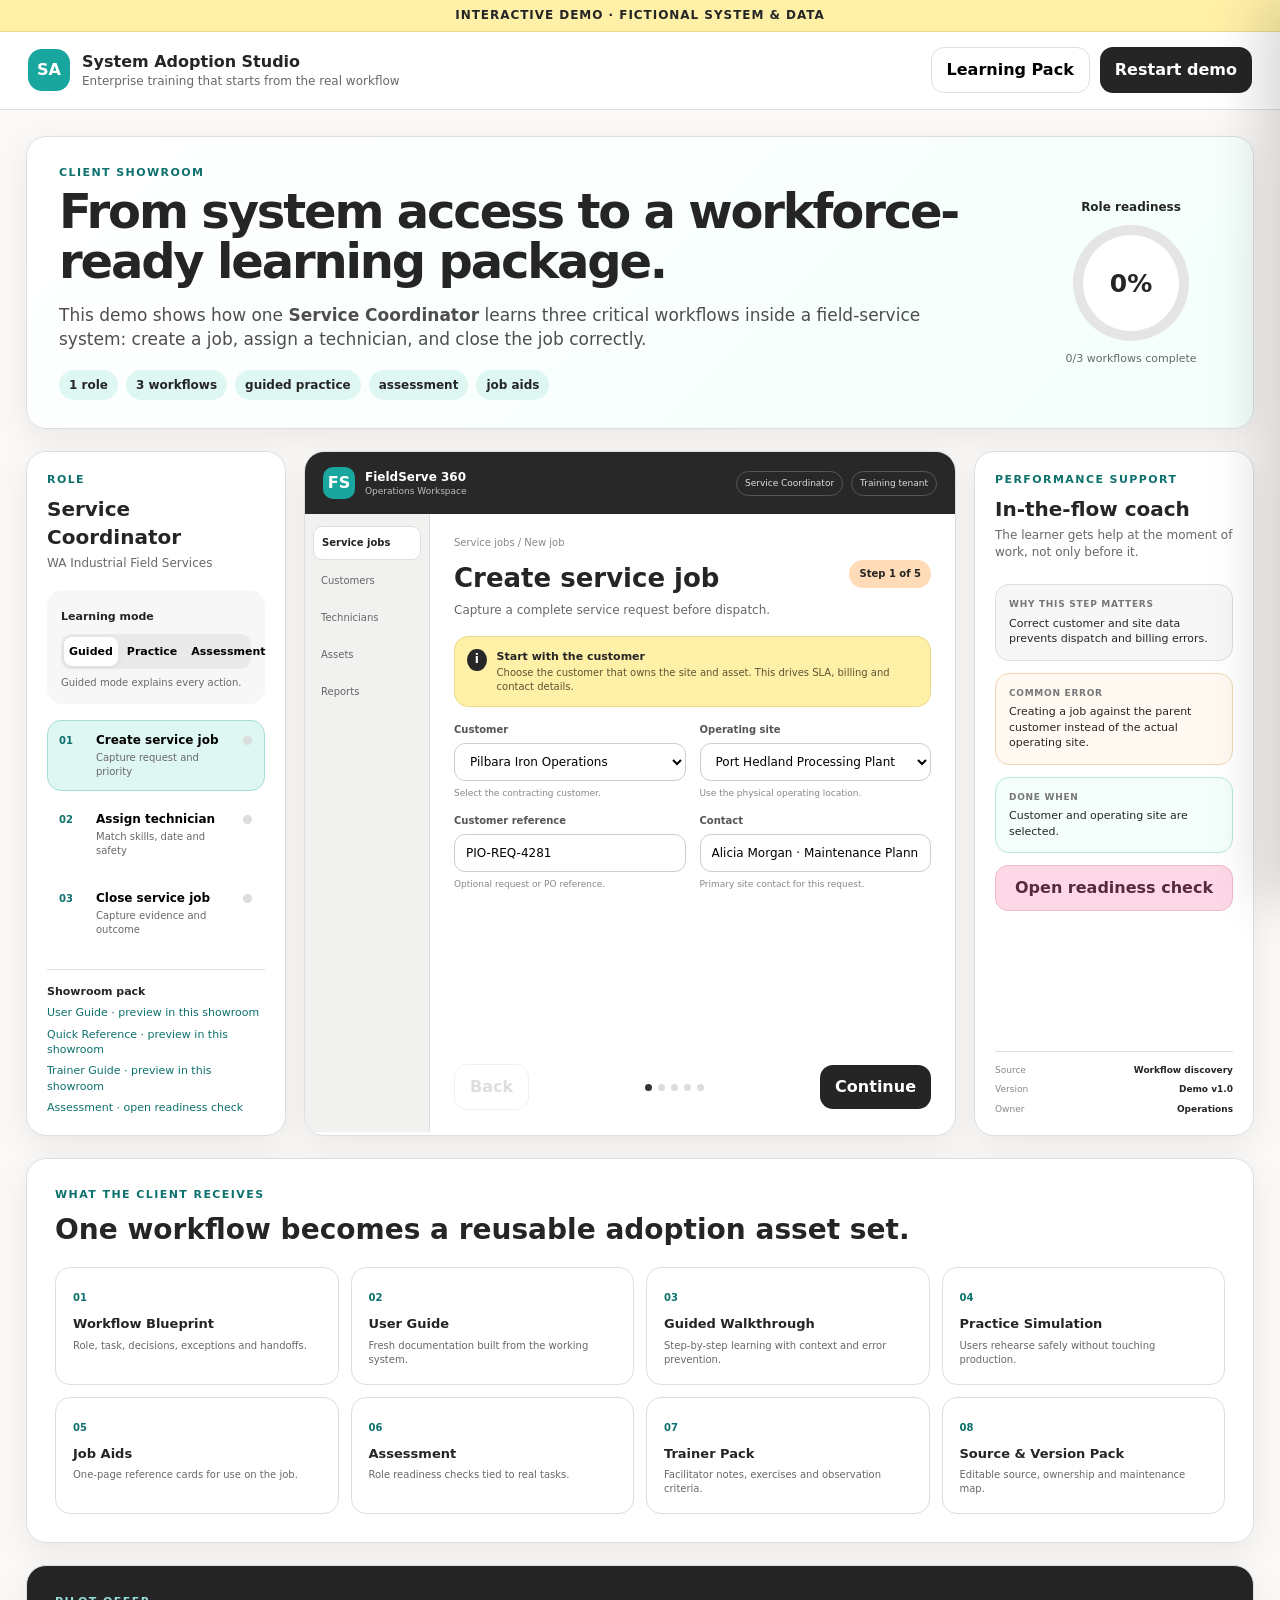
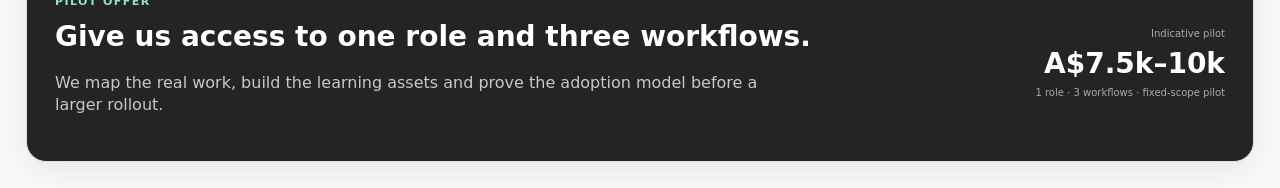
==== index.html @ 0e62b743 "Deploy System Adoption showroom" ====
<!doctype html>
<html lang="en">
<head>
  <meta charset="utf-8" />
  <meta name="viewport" content="width=device-width,initial-scale=1" />
  <title>System Adoption Launch Pack - Interactive Demo</title>
  <meta name="description" content="Interactive system adoption training demo for a Service Coordinator role in an industrial field-service business." />
  <link rel="stylesheet" href="style.css" />
</head>
<body>
  <div class="demo-ribbon">INTERACTIVE DEMO · FICTIONAL SYSTEM & DATA</div>

  <header class="topbar">
    <div class="brand">
      <div class="brand-mark">SA</div>
      <div>
        <div class="brand-title">System Adoption Studio</div>
        <div class="brand-sub">Enterprise training that starts from the real workflow</div>
      </div>
    </div>
    <div class="header-actions">
      <button class="ghost" id="openPackBtn">Learning Pack</button>
      <button class="primary" id="restartBtn">Restart demo</button>
    </div>
  </header>

  <main class="shell">
    <section class="hero card">
      <div class="hero-copy">
        <div class="eyebrow">CLIENT SHOWROOM</div>
        <h1>From system access to a workforce-ready learning package.</h1>
        <p>This demo shows how one <strong>Service Coordinator</strong> learns three critical workflows inside a field-service system: create a job, assign a technician, and close the job correctly.</p>
        <div class="hero-tags">
          <span>1 role</span><span>3 workflows</span><span>guided practice</span><span>assessment</span><span>job aids</span>
        </div>
      </div>
      <div class="hero-score">
        <div class="score-label">Role readiness</div>
        <div class="score-ring"><span id="readinessScore">0%</span></div>
        <div class="score-note" id="readinessText">Complete the three workflows</div>
      </div>
    </section>

    <section class="workspace-grid">
      <aside class="sidebar card">
        <div class="side-head">
          <div class="eyebrow">ROLE</div>
          <h2>Service Coordinator</h2>
          <p>WA Industrial Field Services</p>
        </div>

        <div class="mode-box">
          <label>Learning mode</label>
          <div class="segmented" role="tablist" aria-label="Learning mode">
            <button class="mode active" data-mode="guided">Guided</button>
            <button class="mode" data-mode="practice">Practice</button>
            <button class="mode" data-mode="assessment">Assessment</button>
          </div>
          <small id="modeHint">Guided mode explains every action.</small>
        </div>

        <nav class="workflow-nav" aria-label="Workflows">
          <button class="workflow-item active" data-workflow="create">
            <span class="wf-num">01</span>
            <span><strong>Create service job</strong><small>Capture request and priority</small></span>
            <span class="status-dot" id="status-create"></span>
          </button>
          <button class="workflow-item" data-workflow="assign">
            <span class="wf-num">02</span>
            <span><strong>Assign technician</strong><small>Match skills, date and safety</small></span>
            <span class="status-dot" id="status-assign"></span>
          </button>
          <button class="workflow-item" data-workflow="close">
            <span class="wf-num">03</span>
            <span><strong>Close service job</strong><small>Capture evidence and outcome</small></span>
            <span class="status-dot" id="status-close"></span>
          </button>
        </nav>

        <div class="download-mini">
          <strong>Showroom pack</strong>
          <a href="#deliverables">User Guide · preview in this showroom</a>
          <a href="#deliverables">Quick Reference · preview in this showroom</a>
          <a href="#deliverables">Trainer Guide · preview in this showroom</a>
          <a href="#deliverables">Assessment · open readiness check</a>
        </div>
      </aside>

      <section class="system card" aria-label="System simulation">
        <div class="system-top">
          <div class="system-brand">
            <div class="system-logo">FS</div>
            <div><strong>FieldServe 360</strong><small>Operations Workspace</small></div>
          </div>
          <div class="system-meta"><span>Service Coordinator</span><span>Training tenant</span></div>
        </div>

        <div class="system-body">
          <div class="app-nav">
            <button class="app-nav-item active">Service jobs</button>
            <button class="app-nav-item">Customers</button>
            <button class="app-nav-item">Technicians</button>
            <button class="app-nav-item">Assets</button>
            <button class="app-nav-item">Reports</button>
          </div>

          <div class="app-main">
            <div class="breadcrumb">Service jobs / <span id="crumbCurrent">New job</span></div>
            <div class="app-heading">
              <div><h2 id="workflowTitle">Create service job</h2><p id="workflowSubtitle">Capture a complete service request before dispatch.</p></div>
              <div class="pill" id="stepPill">Step 1 of 5</div>
            </div>

            <div class="learning-callout" id="learningCallout">
              <div class="callout-icon">i</div>
              <div><strong id="calloutTitle">Start with the customer</strong><p id="calloutText">Choose the customer that owns the site and asset. This drives SLA, billing and contact details.</p></div>
            </div>

            <div id="workflowCanvas"></div>

            <div class="system-footer">
              <button class="ghost" id="prevStepBtn">Back</button>
              <div class="step-dots" id="stepDots"></div>
              <button class="primary" id="nextStepBtn">Continue</button>
            </div>
          </div>
        </div>
      </section>

      <aside class="coach card">
        <div class="coach-head">
          <div class="eyebrow">PERFORMANCE SUPPORT</div>
          <h2>In-the-flow coach</h2>
          <p>The learner gets help at the moment of work, not only before it.</p>
        </div>

        <div class="coach-card">
          <div class="coach-label">WHY THIS STEP MATTERS</div>
          <p id="whyText">Correct customer and site data prevents dispatch and billing errors.</p>
        </div>

        <div class="coach-card warning">
          <div class="coach-label">COMMON ERROR</div>
          <p id="errorText">Creating a job against the parent customer instead of the actual operating site.</p>
        </div>

        <div class="coach-card success">
          <div class="coach-label">DONE WHEN</div>
          <p id="doneText">Customer, site, asset, issue and priority are all complete.</p>
        </div>

        <button class="assessment-btn" id="quizBtn">Open readiness check</button>

        <div class="evidence-box">
          <div><span>Source</span><strong>Workflow discovery</strong></div>
          <div><span>Version</span><strong>Demo v1.0</strong></div>
          <div><span>Owner</span><strong>Operations</strong></div>
        </div>
      </aside>
    </section>

    <section class="deliverables card" id="deliverables">
      <div class="eyebrow">WHAT THE CLIENT RECEIVES</div>
      <h2>One workflow becomes a reusable adoption asset set.</h2>
      <div class="deliverable-grid">
        <article><b>01</b><h3>Workflow Blueprint</h3><p>Role, task, decisions, exceptions and handoffs.</p></article>
        <article><b>02</b><h3>User Guide</h3><p>Fresh documentation built from the working system.</p></article>
        <article><b>03</b><h3>Guided Walkthrough</h3><p>Step-by-step learning with context and error prevention.</p></article>
        <article><b>04</b><h3>Practice Simulation</h3><p>Users rehearse safely without touching production.</p></article>
        <article><b>05</b><h3>Job Aids</h3><p>One-page reference cards for use on the job.</p></article>
        <article><b>06</b><h3>Assessment</h3><p>Role readiness checks tied to real tasks.</p></article>
        <article><b>07</b><h3>Trainer Pack</h3><p>Facilitator notes, exercises and observation criteria.</p></article>
        <article><b>08</b><h3>Source & Version Pack</h3><p>Editable source, ownership and maintenance map.</p></article>
      </div>
    </section>

    <section class="cta card">
      <div><div class="eyebrow">PILOT OFFER</div><h2>Give us access to one role and three workflows.</h2><p>We map the real work, build the learning assets and prove the adoption model before a larger rollout.</p></div>
      <div class="cta-price"><span>Indicative pilot</span><strong>A$7.5k–10k</strong><small>1 role · 3 workflows · fixed-scope pilot</small></div>
    </section>
  </main>

  <div class="drawer-backdrop" id="drawerBackdrop"></div>
  <aside class="drawer" id="packDrawer" aria-hidden="true">
    <div class="drawer-head"><div><div class="eyebrow">DELIVERABLES</div><h2>Adoption Launch Pack</h2></div><button class="icon-btn" id="closePackBtn">×</button></div>
    <div class="drawer-list">
      <a href="#deliverables"><span>📘</span><div><strong>User Guide</strong><small>Fresh role-based system manual</small></div></a>
      <a href="#deliverables"><span>⚡</span><div><strong>Quick Reference</strong><small>Three workflows on compact job aids</small></div></a>
      <a href="#deliverables"><span>🎓</span><div><strong>Trainer Guide</strong><small>Facilitation and observation criteria</small></div></a>
      <a href="#deliverables"><span>✅</span><div><strong>Assessment Pack</strong><small>Knowledge and task readiness check</small></div></a>
      <a href="#deliverables"><span>📦</span><div><strong>Package Overview</strong><small>Client-facing scope summary</small></div></a>
      <a href="#workflowCanvas"><span>🎬</span><div><strong>Workflow Video 01</strong><small>Create service job</small></div></a>
      <a href="#workflowCanvas"><span>🎬</span><div><strong>Workflow Video 02</strong><small>Assign technician</small></div></a>
      <a href="#workflowCanvas"><span>🎬</span><div><strong>Workflow Video 03</strong><small>Close service job</small></div></a>
    </div>
  </aside>

  <div class="modal-backdrop" id="quizBackdrop"></div>
  <section class="quiz-modal" id="quizModal" aria-hidden="true">
    <div class="quiz-head"><div><div class="eyebrow">READINESS CHECK</div><h2>Service Coordinator assessment</h2></div><button class="icon-btn" id="closeQuizBtn">×</button></div>
    <form id="quizForm">
      <fieldset><legend>1. Why must the operating site be selected correctly?</legend>
        <label><input type="radio" name="q1" value="a"> To change the company logo</label>
        <label><input type="radio" name="q1" value="b"> It drives location, SLA, contacts and dispatch context</label>
        <label><input type="radio" name="q1" value="c"> It is optional if an asset is selected</label>
      </fieldset>
      <fieldset><legend>2. Before assigning a technician, what should be checked?</legend>
        <label><input type="radio" name="q2" value="a"> Skills, availability and site/safety requirements</label>
        <label><input type="radio" name="q2" value="b"> Only who lives closest</label>
        <label><input type="radio" name="q2" value="c"> Only who has the lowest hourly rate</label>
      </fieldset>
      <fieldset><legend>3. What is required before closing a service job?</legend>
        <label><input type="radio" name="q3" value="a"> A new customer record</label>
        <label><input type="radio" name="q3" value="b"> Completion summary, labour/parts and supporting evidence</label>
        <label><input type="radio" name="q3" value="c"> Nothing if the technician says it is done</label>
      </fieldset>
      <button class="primary full" type="submit">Submit assessment</button>
      <div class="quiz-result" id="quizResult"></div>
    </form>
  </section>

  <script src="app.js"></script>
</body>
</html>
---- style.css ----
:root{
  --ink:#252525;
  --muted:#686868;
  --line:#dedede;
  --paper:#faf9f7;
  --card:#ffffff;
  --teal:#19a69f;
  --teal-dark:#0d716d;
  --mint:#dff7f2;
  --lemon:#fff0a8;
  --orange:#ffdcb7;
  --pink:#ffd8e8;
  --shadow:0 10px 32px rgba(0,0,0,.07);
  --radius:20px;
}
*{box-sizing:border-box}
body{margin:0;font-family:Inter,ui-sans-serif,system-ui,-apple-system,BlinkMacSystemFont,"Segoe UI",sans-serif;background:var(--paper);color:var(--ink);line-height:1.4}
button,input,select,textarea{font:inherit}
button{cursor:pointer}
a{color:inherit}
.demo-ribbon{background:var(--lemon);padding:7px 16px;text-align:center;font-size:12px;font-weight:800;letter-spacing:.08em;border-bottom:1px solid #eadb8a}
.topbar{height:78px;display:flex;align-items:center;justify-content:space-between;padding:0 28px;background:rgba(255,255,255,.93);backdrop-filter:blur(14px);border-bottom:1px solid var(--line);position:sticky;top:0;z-index:20}
.brand{display:flex;align-items:center;gap:12px}.brand-mark{width:42px;height:42px;border-radius:14px;display:grid;place-items:center;background:var(--teal);color:white;font-weight:900}.brand-title{font-size:16px;font-weight:850}.brand-sub{font-size:12px;color:var(--muted)}
.header-actions{display:flex;gap:10px}.primary,.ghost,.assessment-btn{border:0;border-radius:13px;padding:11px 15px;font-weight:800}.primary{background:var(--ink);color:white}.primary:hover{background:#000}.ghost{background:white;border:1px solid var(--line)}.ghost:hover{border-color:#aaa}.full{width:100%}
.shell{max-width:1500px;margin:0 auto;padding:26px;display:grid;gap:22px}.card{background:var(--card);border:1px solid var(--line);border-radius:var(--radius);box-shadow:var(--shadow)}
.hero{padding:28px 32px;display:flex;justify-content:space-between;gap:30px;align-items:center;background:linear-gradient(135deg,#fff 0%,#f3fffc 100%)}.hero-copy{max-width:900px}.eyebrow{font-size:11px;letter-spacing:.13em;font-weight:900;color:var(--teal-dark);margin-bottom:7px}.hero h1{font-size:clamp(28px,4vw,48px);line-height:1.04;margin:0 0 14px;letter-spacing:-.045em}.hero p{font-size:17px;color:#4e4e4e;max-width:900px}.hero-tags{display:flex;gap:8px;flex-wrap:wrap;margin-top:18px}.hero-tags span{padding:7px 10px;background:var(--mint);border-radius:999px;font-size:12px;font-weight:800}.hero-score{min-width:180px;text-align:center}.score-label{font-size:12px;font-weight:800;margin-bottom:10px}.score-ring{width:116px;height:116px;border-radius:50%;margin:auto;background:conic-gradient(var(--teal) 0deg,#e5e5e5 0deg);display:grid;place-items:center;position:relative}.score-ring:after{content:"";position:absolute;inset:10px;background:#fff;border-radius:50%}.score-ring span{position:relative;z-index:2;font-size:25px;font-weight:900}.score-note{font-size:11px;color:var(--muted);margin-top:10px}
.workspace-grid{display:grid;grid-template-columns:260px minmax(0,1fr) 280px;gap:18px;align-items:stretch}.sidebar,.coach{padding:20px}.side-head h2,.coach-head h2{font-size:20px;margin:0}.side-head p,.coach-head p{font-size:12px;color:var(--muted);margin-top:4px}.mode-box{margin-top:18px;padding:14px;background:#f7f7f7;border-radius:16px}.mode-box>label{font-size:11px;font-weight:800}.segmented{display:grid;grid-template-columns:repeat(3,1fr);gap:4px;margin-top:8px;background:#e9e9e9;border-radius:11px;padding:3px}.mode{border:0;background:transparent;padding:7px 5px;border-radius:8px;font-size:11px;font-weight:800}.mode.active{background:white;box-shadow:0 2px 6px rgba(0,0,0,.06)}.mode-box small{display:block;margin-top:7px;color:var(--muted);font-size:10px}
.workflow-nav{display:grid;gap:8px;margin-top:16px}.workflow-item{display:grid;grid-template-columns:28px 1fr 10px;gap:9px;align-items:start;text-align:left;border:1px solid transparent;background:transparent;padding:11px;border-radius:14px}.workflow-item:hover{background:#f8f8f8}.workflow-item.active{border-color:#a7ddd8;background:var(--mint)}.wf-num{font-size:10px;font-weight:900;color:var(--teal-dark);padding-top:2px}.workflow-item strong{display:block;font-size:12px}.workflow-item small{display:block;font-size:10px;color:var(--muted);margin-top:2px}.status-dot{width:9px;height:9px;border-radius:50%;background:#ddd;margin-top:4px}.status-dot.done{background:var(--teal)}
.download-mini{margin-top:20px;border-top:1px solid var(--line);padding-top:14px;display:grid;gap:6px}.download-mini strong{font-size:11px}.download-mini a{font-size:11px;color:var(--teal-dark);text-decoration:none}.download-mini a:hover{text-decoration:underline}
.system{overflow:hidden;min-height:680px}.system-top{height:62px;padding:0 18px;background:#282828;color:white;display:flex;align-items:center;justify-content:space-between}.system-brand{display:flex;gap:10px;align-items:center}.system-logo{width:32px;height:32px;border-radius:10px;background:var(--teal);display:grid;place-items:center;font-weight:900}.system-brand strong{display:block;font-size:12px}.system-brand small{display:block;font-size:9px;color:#bdbdbd}.system-meta{display:flex;gap:8px}.system-meta span{font-size:9px;padding:5px 8px;border-radius:999px;border:1px solid #555;color:#ddd}.system-body{display:grid;grid-template-columns:125px 1fr;min-height:618px}.app-nav{background:#f1f1ef;border-right:1px solid var(--line);padding:12px 8px;display:flex;flex-direction:column;gap:5px}.app-nav-item{border:0;text-align:left;padding:9px 8px;border-radius:9px;background:transparent;font-size:10px;color:#666}.app-nav-item.active{background:white;color:#222;font-weight:850;border:1px solid var(--line)}.app-main{padding:22px 24px;display:flex;flex-direction:column;min-width:0}.breadcrumb{font-size:10px;color:#888}.app-heading{display:flex;justify-content:space-between;gap:20px;align-items:flex-start;margin-top:10px}.app-heading h2{font-size:26px;margin:0}.app-heading p{font-size:12px;color:var(--muted);margin:5px 0}.pill{background:var(--orange);border-radius:999px;padding:7px 10px;font-size:10px;font-weight:800;white-space:nowrap}.learning-callout{display:flex;gap:10px;padding:12px;background:var(--lemon);border-radius:14px;margin:12px 0 16px;border:1px solid #eadb8a}.callout-icon{width:22px;height:22px;border-radius:50%;display:grid;place-items:center;background:#272727;color:white;font-size:12px;font-weight:900}.learning-callout strong{display:block;font-size:11px}.learning-callout p{font-size:10px;margin:2px 0 0;color:#5b5432}
.form-grid{display:grid;grid-template-columns:repeat(2,minmax(0,1fr));gap:14px}.field{display:grid;gap:6px}.field.full{grid-column:1/-1}.field label{font-size:10px;font-weight:850;color:#555}.field input,.field select,.field textarea{width:100%;border:1px solid #cecece;background:white;border-radius:11px;padding:10px 11px;font-size:12px;outline:none}.field input:focus,.field select:focus,.field textarea:focus{border-color:var(--teal);box-shadow:0 0 0 3px rgba(25,166,159,.13)}.field textarea{min-height:85px;resize:vertical}.field-help{font-size:9px;color:#888}.field-error{border-color:#e98ba9!important;background:#fff7fa!important}.field-success{border-color:#7bcfc8!important;background:#f6fffd!important}.inline-check{display:flex;align-items:flex-start;gap:8px;padding:12px;background:#f7f7f7;border-radius:12px;border:1px solid var(--line)}.inline-check input{margin-top:2px}.inline-check strong{display:block;font-size:11px}.inline-check span{display:block;font-size:9px;color:var(--muted);margin-top:2px}.summary-box{padding:16px;border:1px solid var(--line);border-radius:14px;background:#fbfbfb}.summary-grid{display:grid;grid-template-columns:repeat(2,1fr);gap:12px}.summary-grid div{padding:10px;background:white;border:1px solid #e8e8e8;border-radius:10px}.summary-grid span{display:block;font-size:9px;color:#888}.summary-grid strong{font-size:11px}.success-panel{padding:24px;text-align:center;border:1px solid #a8ded8;background:var(--mint);border-radius:16px}.success-panel .big-check{width:52px;height:52px;border-radius:50%;background:var(--teal);color:white;display:grid;place-items:center;margin:0 auto 12px;font-size:24px;font-weight:900}.success-panel h3{margin:0 0 6px}.success-panel p{font-size:11px;color:#4a6562;max-width:520px;margin:0 auto}.system-footer{margin-top:auto;padding-top:18px;display:grid;grid-template-columns:auto 1fr auto;gap:12px;align-items:center}.step-dots{display:flex;justify-content:center;gap:6px}.step-dot{width:7px;height:7px;border-radius:50%;background:#ddd}.step-dot.active{background:#333}.step-dot.done{background:var(--teal)}
.coach{display:flex;flex-direction:column;gap:12px}.coach-card{padding:13px;background:#f7f7f7;border-radius:14px;border:1px solid var(--line)}.coach-card.warning{background:#fff9f2;border-color:#f1d5b3}.coach-card.success{background:#f4fffc;border-color:#b6e6df}.coach-label{font-size:9px;letter-spacing:.08em;font-weight:900;color:#777}.coach-card p{font-size:11px;margin:5px 0 0}.assessment-btn{background:var(--pink);color:#582b3c;border:1px solid #f0b7cd}.evidence-box{margin-top:auto;border-top:1px solid var(--line);padding-top:12px;display:grid;gap:7px}.evidence-box div{display:flex;justify-content:space-between;font-size:9px}.evidence-box span{color:#888}
.deliverables{padding:28px}.deliverables h2{margin:0 0 18px;font-size:28px}.deliverable-grid{display:grid;grid-template-columns:repeat(4,1fr);gap:12px}.deliverable-grid article{border:1px solid var(--line);padding:17px;border-radius:15px;background:#fff}.deliverable-grid b{font-size:10px;color:var(--teal-dark)}.deliverable-grid h3{font-size:13px;margin:8px 0 5px}.deliverable-grid p{font-size:10px;color:var(--muted);margin:0}.cta{padding:28px;display:flex;justify-content:space-between;align-items:center;gap:25px;background:#242424;color:white}.cta h2{font-size:28px;margin:0}.cta p{color:#c8c8c8;max-width:740px}.cta .eyebrow{color:#94ddd7}.cta-price{text-align:right;min-width:220px}.cta-price span,.cta-price small{display:block;color:#aaa;font-size:10px}.cta-price strong{font-size:28px;display:block;margin:3px 0}
.drawer-backdrop,.modal-backdrop{position:fixed;inset:0;background:rgba(0,0,0,.34);z-index:40;opacity:0;pointer-events:none;transition:.2s}.drawer-backdrop.open,.modal-backdrop.open{opacity:1;pointer-events:auto}.drawer{position:fixed;right:0;top:0;height:100%;width:min(440px,94vw);background:white;z-index:50;padding:24px;transform:translateX(100%);transition:.25s;box-shadow:-20px 0 50px rgba(0,0,0,.15)}.drawer.open{transform:translateX(0)}.drawer-head,.quiz-head{display:flex;justify-content:space-between;align-items:flex-start}.drawer-head h2,.quiz-head h2{margin:0}.icon-btn{border:1px solid var(--line);background:white;width:36px;height:36px;border-radius:12px;font-size:22px}.drawer-list{display:grid;gap:9px;margin-top:20px}.drawer-list a{display:flex;gap:12px;align-items:center;border:1px solid var(--line);padding:12px;border-radius:14px;text-decoration:none}.drawer-list a:hover{background:#f7fffd;border-color:#9edbd6}.drawer-list span{font-size:18px}.drawer-list strong{display:block;font-size:12px}.drawer-list small{display:block;color:var(--muted);font-size:10px;margin-top:2px}.quiz-modal{position:fixed;z-index:60;left:50%;top:50%;transform:translate(-50%,-47%) scale(.97);width:min(620px,92vw);max-height:86vh;overflow:auto;background:white;border-radius:20px;padding:24px;opacity:0;pointer-events:none;transition:.2s;box-shadow:0 30px 80px rgba(0,0,0,.25)}.quiz-modal.open{opacity:1;pointer-events:auto;transform:translate(-50%,-50%) scale(1)}.quiz-modal fieldset{border:0;padding:0;margin:20px 0}.quiz-modal legend{font-weight:850;font-size:13px;margin-bottom:10px}.quiz-modal label{display:block;padding:9px 10px;border:1px solid var(--line);border-radius:10px;margin:6px 0;font-size:11px}.quiz-result{margin-top:12px;padding:12px;border-radius:12px;display:none}.quiz-result.pass{display:block;background:var(--mint);color:#195c57}.quiz-result.fail{display:block;background:var(--pink);color:#6d2f47}
@media (max-width:1180px){.workspace-grid{grid-template-columns:230px 1fr}.coach{grid-column:1/-1;display:grid;grid-template-columns:repeat(3,1fr)}.coach-head,.assessment-btn,.evidence-box{grid-column:1/-1}.deliverable-grid{grid-template-columns:repeat(2,1fr)}}
@media (max-width:760px){.topbar{height:auto;padding:12px 14px}.brand-sub{display:none}.header-actions .ghost{display:none}.shell{padding:12px}.hero{padding:20px;align-items:flex-start}.hero-score{display:none}.workspace-grid{grid-template-columns:1fr}.sidebar{order:1}.system{order:2}.coach{order:3;display:flex}.system-body{grid-template-columns:1fr}.app-nav{display:none}.app-main{padding:16px}.form-grid{grid-template-columns:1fr}.field.full{grid-column:1}.summary-grid{grid-template-columns:1fr}.deliverables{padding:20px}.deliverable-grid{grid-template-columns:1fr 1fr}.cta{flex-direction:column;align-items:flex-start}.cta-price{text-align:left}.workflow-nav{grid-template-columns:1fr}.download-mini{display:none}.mode-box{margin-top:12px}.hero h1{font-size:30px}.hero p{font-size:14px}.app-heading h2{font-size:22px}}
@media (max-width:480px){.deliverable-grid{grid-template-columns:1fr}.system-meta{display:none}.system{min-height:720px}.system-body{min-height:650px}.header-actions .primary{padding:9px 11px;font-size:11px}.brand-title{font-size:13px}}
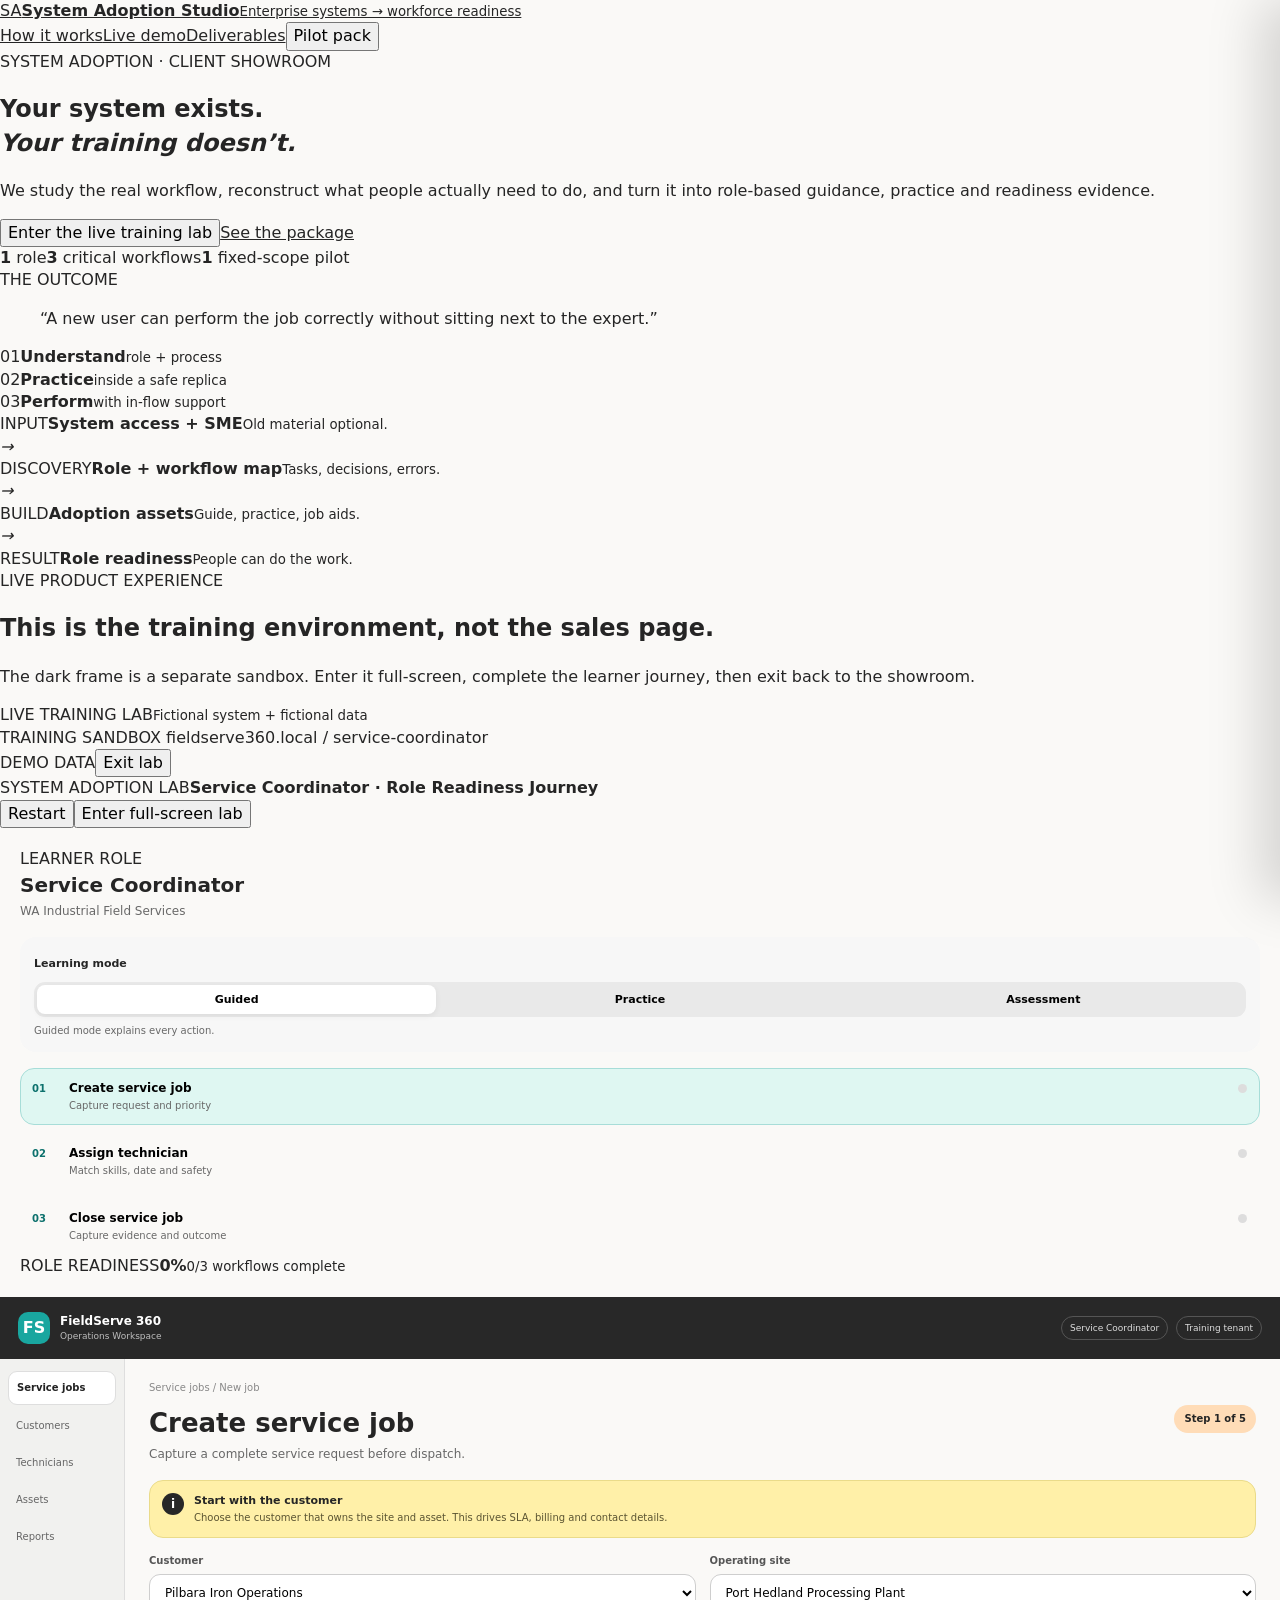
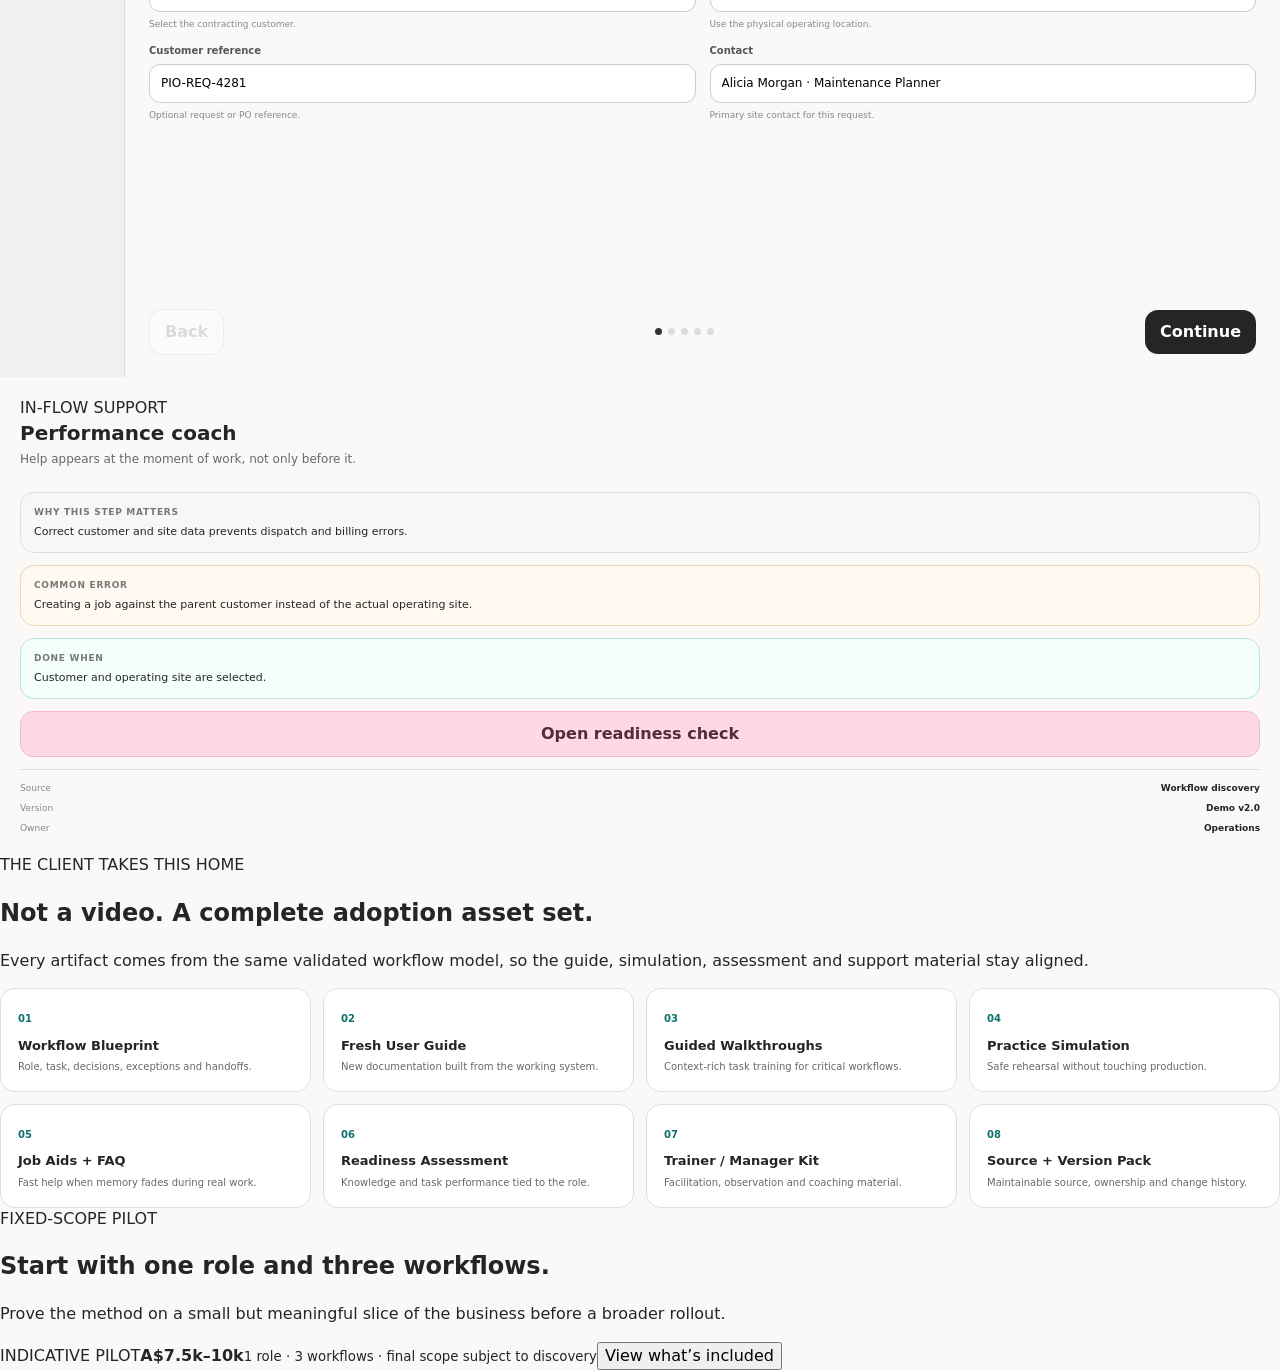
==== commit 785e3dcb: "Redesign showroom and separate live training lab" ====
--- a/index.html
+++ b/index.html
@@ -1,224 +1,100 @@
 <!doctype html>
 <html lang="en">
 <head>
-  <meta charset="utf-8" />
-  <meta name="viewport" content="width=device-width,initial-scale=1" />
-  <title>System Adoption Launch Pack - Interactive Demo</title>
-  <meta name="description" content="Interactive system adoption training demo for a Service Coordinator role in an industrial field-service business." />
-  <link rel="stylesheet" href="style.css" />
+<meta charset="utf-8"><meta name="viewport" content="width=device-width,initial-scale=1">
+<meta name="theme-color" content="#f6f2ec">
+<title>System Adoption Studio — Live Training Lab</title>
+<meta name="description" content="Turn real enterprise workflows into role-ready training, practice and performance support.">
+<link rel="stylesheet" href="style.css">
 </head>
 <body>
-  <div class="demo-ribbon">INTERACTIVE DEMO · FICTIONAL SYSTEM & DATA</div>
+<header class="site-header">
+  <a class="site-brand" href="#top"><span class="site-mark">SA</span><span><b>System Adoption Studio</b><small>Enterprise systems → workforce readiness</small></span></a>
+  <nav class="site-nav"><a href="#how">How it works</a><a href="#lab">Live demo</a><a href="#deliverables">Deliverables</a><button class="site-cta" id="openPackBtn">Pilot pack</button></nav>
+</header>
+<main id="top">
+<section class="sales-hero outer-shell">
+  <div class="sales-copy">
+    <span class="kicker">SYSTEM ADOPTION · CLIENT SHOWROOM</span>
+    <h1>Your system exists.<br><em>Your training doesn’t.</em></h1>
+    <p class="lede">We study the real workflow, reconstruct what people actually need to do, and turn it into role-based guidance, practice and readiness evidence.</p>
+    <div class="hero-actions"><button class="button primary-button" id="enterLabHeroBtn">Enter the live training lab</button><a class="button secondary-button" href="#deliverables">See the package</a></div>
+    <div class="hero-proof"><span><b>1</b> role</span><span><b>3</b> critical workflows</span><span><b>1</b> fixed-scope pilot</span></div>
+  </div>
+  <aside class="hero-panel"><span class="panel-label">THE OUTCOME</span><blockquote>“A new user can perform the job correctly without sitting next to the expert.”</blockquote>
+    <div class="outcome-list"><div><span>01</span><b>Understand</b><small>role + process</small></div><div><span>02</span><b>Practice</b><small>inside a safe replica</small></div><div><span>03</span><b>Perform</b><small>with in-flow support</small></div></div>
+  </aside>
+</section>
 
-  <header class="topbar">
-    <div class="brand">
-      <div class="brand-mark">SA</div>
-      <div>
-        <div class="brand-title">System Adoption Studio</div>
-        <div class="brand-sub">Enterprise training that starts from the real workflow</div>
+<section class="logic-strip outer-shell" id="how">
+<div><span>INPUT</span><b>System access + SME</b><small>Old material optional.</small></div><i>→</i>
+<div><span>DISCOVERY</span><b>Role + workflow map</b><small>Tasks, decisions, errors.</small></div><i>→</i>
+<div><span>BUILD</span><b>Adoption assets</b><small>Guide, practice, job aids.</small></div><i>→</i>
+<div><span>RESULT</span><b>Role readiness</b><small>People can do the work.</small></div>
+</section>
+
+<section class="lab-section" id="lab">
+  <div class="lab-intro outer-shell">
+    <div><span class="kicker kicker-dark">LIVE PRODUCT EXPERIENCE</span><h2>This is the training environment, not the sales page.</h2><p>The dark frame is a separate sandbox. Enter it full-screen, complete the learner journey, then exit back to the showroom.</p></div>
+    <div class="lab-key"><span class="status-live"><i></i> LIVE TRAINING LAB</span><small>Fictional system + fictional data</small></div>
+  </div>
+
+  <div class="lab-stage" id="labStage">
+    <div class="lab-browser">
+      <div class="lab-browser-bar"><div class="browser-dots"><i></i><i></i><i></i></div><div class="browser-address"><span>TRAINING SANDBOX</span> fieldserve360.local / service-coordinator</div><div class="browser-actions"><span class="sandbox-badge">DEMO DATA</span><button class="lab-exit" id="exitLabBtn">Exit lab</button></div></div>
+      <div class="lab-product-header"><div><span class="lab-eyebrow">SYSTEM ADOPTION LAB</span><strong>Service Coordinator · Role Readiness Journey</strong></div><div class="lab-header-actions"><button class="lab-small-button" id="restartBtn">Restart</button><button class="lab-enter" id="enterLabBtn">Enter full-screen lab</button></div></div>
+
+      <div class="lab-workspace">
+        <aside class="sidebar lab-panel">
+          <div class="side-head"><div class="lab-eyebrow">LEARNER ROLE</div><h2>Service Coordinator</h2><p>WA Industrial Field Services</p></div>
+          <div class="mode-box"><label>Learning mode</label><div class="segmented" role="tablist"><button class="mode active" data-mode="guided">Guided</button><button class="mode" data-mode="practice">Practice</button><button class="mode" data-mode="assessment">Assessment</button></div><small id="modeHint">Guided mode explains every action.</small></div>
+          <nav class="workflow-nav">
+            <button class="workflow-item active" data-workflow="create"><span class="wf-num">01</span><span><strong>Create service job</strong><small>Capture request and priority</small></span><span class="status-dot" id="status-create"></span></button>
+            <button class="workflow-item" data-workflow="assign"><span class="wf-num">02</span><span><strong>Assign technician</strong><small>Match skills, date and safety</small></span><span class="status-dot" id="status-assign"></span></button>
+            <button class="workflow-item" data-workflow="close"><span class="wf-num">03</span><span><strong>Close service job</strong><small>Capture evidence and outcome</small></span><span class="status-dot" id="status-close"></span></button>
+          </nav>
+          <div class="readiness-mini"><span>ROLE READINESS</span><strong id="readinessScore">0%</strong><small id="readinessText">0/3 workflows complete</small></div>
+        </aside>
+
+        <section class="system lab-panel">
+          <div class="system-top"><div class="system-brand"><div class="system-logo">FS</div><div><strong>FieldServe 360</strong><small>Operations Workspace</small></div></div><div class="system-meta"><span>Service Coordinator</span><span>Training tenant</span></div></div>
+          <div class="system-body"><div class="app-nav"><button class="app-nav-item active">Service jobs</button><button class="app-nav-item">Customers</button><button class="app-nav-item">Technicians</button><button class="app-nav-item">Assets</button><button class="app-nav-item">Reports</button></div>
+            <div class="app-main"><div class="breadcrumb">Service jobs / <span id="crumbCurrent">New job</span></div><div class="app-heading"><div><h2 id="workflowTitle">Create service job</h2><p id="workflowSubtitle">Capture a complete service request before dispatch.</p></div><div class="pill" id="stepPill">Step 1 of 5</div></div>
+            <div class="learning-callout" id="learningCallout"><div class="callout-icon">i</div><div><strong id="calloutTitle">Start with the customer</strong><p id="calloutText">Choose the customer that owns the site and asset. This drives SLA, billing and contact details.</p></div></div>
+            <div id="workflowCanvas"></div><div class="system-footer"><button class="ghost" id="prevStepBtn">Back</button><div class="step-dots" id="stepDots"></div><button class="primary" id="nextStepBtn">Continue</button></div></div>
+          </div>
+        </section>
+
+        <aside class="coach lab-panel"><div class="coach-head"><div class="lab-eyebrow">IN-FLOW SUPPORT</div><h2>Performance coach</h2><p>Help appears at the moment of work, not only before it.</p></div>
+          <div class="coach-card"><div class="coach-label">WHY THIS STEP MATTERS</div><p id="whyText">Correct customer and site data prevents dispatch and billing errors.</p></div>
+          <div class="coach-card warning"><div class="coach-label">COMMON ERROR</div><p id="errorText">Creating a job against the parent customer instead of the actual operating site.</p></div>
+          <div class="coach-card success"><div class="coach-label">DONE WHEN</div><p id="doneText">Customer, site, asset, issue and priority are all complete.</p></div>
+          <button class="assessment-btn" id="quizBtn">Open readiness check</button>
+          <div class="evidence-box"><div><span>Source</span><strong>Workflow discovery</strong></div><div><span>Version</span><strong>Demo v2.0</strong></div><div><span>Owner</span><strong>Operations</strong></div></div>
+        </aside>
       </div>
     </div>
-    <div class="header-actions">
-      <button class="ghost" id="openPackBtn">Learning Pack</button>
-      <button class="primary" id="restartBtn">Restart demo</button>
-    </div>
-  </header>
+  </div>
+</section>
 
-  <main class="shell">
-    <section class="hero card">
-      <div class="hero-copy">
-        <div class="eyebrow">CLIENT SHOWROOM</div>
-        <h1>From system access to a workforce-ready learning package.</h1>
-        <p>This demo shows how one <strong>Service Coordinator</strong> learns three critical workflows inside a field-service system: create a job, assign a technician, and close the job correctly.</p>
-        <div class="hero-tags">
-          <span>1 role</span><span>3 workflows</span><span>guided practice</span><span>assessment</span><span>job aids</span>
-        </div>
-      </div>
-      <div class="hero-score">
-        <div class="score-label">Role readiness</div>
-        <div class="score-ring"><span id="readinessScore">0%</span></div>
-        <div class="score-note" id="readinessText">Complete the three workflows</div>
-      </div>
-    </section>
+<section class="deliverables-section outer-shell" id="deliverables">
+<span class="kicker">THE CLIENT TAKES THIS HOME</span><div class="section-heading"><h2>Not a video. A complete adoption asset set.</h2><p>Every artifact comes from the same validated workflow model, so the guide, simulation, assessment and support material stay aligned.</p></div>
+<div class="deliverable-grid">
+<article><b>01</b><h3>Workflow Blueprint</h3><p>Role, task, decisions, exceptions and handoffs.</p></article><article><b>02</b><h3>Fresh User Guide</h3><p>New documentation built from the working system.</p></article><article><b>03</b><h3>Guided Walkthroughs</h3><p>Context-rich task training for critical workflows.</p></article><article><b>04</b><h3>Practice Simulation</h3><p>Safe rehearsal without touching production.</p></article><article><b>05</b><h3>Job Aids + FAQ</h3><p>Fast help when memory fades during real work.</p></article><article><b>06</b><h3>Readiness Assessment</h3><p>Knowledge and task performance tied to the role.</p></article><article><b>07</b><h3>Trainer / Manager Kit</h3><p>Facilitation, observation and coaching material.</p></article><article><b>08</b><h3>Source + Version Pack</h3><p>Maintainable source, ownership and change history.</p></article>
+</div>
+</section>
 
-    <section class="workspace-grid">
-      <aside class="sidebar card">
-        <div class="side-head">
-          <div class="eyebrow">ROLE</div>
-          <h2>Service Coordinator</h2>
-          <p>WA Industrial Field Services</p>
-        </div>
+<section class="pilot-section outer-shell"><div><span class="kicker">FIXED-SCOPE PILOT</span><h2>Start with one role and three workflows.</h2><p>Prove the method on a small but meaningful slice of the business before a broader rollout.</p></div><div class="pilot-card"><span>INDICATIVE PILOT</span><strong>A$7.5k–10k</strong><small>1 role · 3 workflows · final scope subject to discovery</small><button class="site-cta" id="openPackBtn2">View what’s included</button></div></section>
+</main>
 
-        <div class="mode-box">
-          <label>Learning mode</label>
-          <div class="segmented" role="tablist" aria-label="Learning mode">
-            <button class="mode active" data-mode="guided">Guided</button>
-            <button class="mode" data-mode="practice">Practice</button>
-            <button class="mode" data-mode="assessment">Assessment</button>
-          </div>
-          <small id="modeHint">Guided mode explains every action.</small>
-        </div>
+<div class="drawer-backdrop" id="drawerBackdrop"></div>
+<aside class="drawer" id="packDrawer" aria-hidden="true"><div class="drawer-head"><div><span class="kicker">PILOT PACKAGE</span><h2>System Adoption Launch Pack</h2></div><button class="icon-btn" id="closePackBtn">×</button></div><div class="drawer-note">One role. Three business-critical workflows. Built from the real system and validated with the SME.</div><div class="drawer-list"><a href="#deliverables"><span>01</span><div><strong>Workflow Blueprint</strong><small>Role + process reconstruction</small></div></a><a href="#deliverables"><span>02</span><div><strong>User Guide</strong><small>Fresh system documentation</small></div></a><a href="#lab"><span>03</span><div><strong>Guided + Practice Lab</strong><small>Hands-on workflow learning</small></div></a><a href="#deliverables"><span>04</span><div><strong>Quick Reference + FAQ</strong><small>In-the-flow support</small></div></a><a href="#deliverables"><span>05</span><div><strong>Assessment + Trainer Pack</strong><small>Readiness evidence</small></div></a><a href="#deliverables"><span>06</span><div><strong>Source + Version Pack</strong><small>Maintainable client-owned assets</small></div></a></div></aside>
 
-        <nav class="workflow-nav" aria-label="Workflows">
-          <button class="workflow-item active" data-workflow="create">
-            <span class="wf-num">01</span>
-            <span><strong>Create service job</strong><small>Capture request and priority</small></span>
-            <span class="status-dot" id="status-create"></span>
-          </button>
-          <button class="workflow-item" data-workflow="assign">
-            <span class="wf-num">02</span>
-            <span><strong>Assign technician</strong><small>Match skills, date and safety</small></span>
-            <span class="status-dot" id="status-assign"></span>
-          </button>
-          <button class="workflow-item" data-workflow="close">
-            <span class="wf-num">03</span>
-            <span><strong>Close service job</strong><small>Capture evidence and outcome</small></span>
-            <span class="status-dot" id="status-close"></span>
-          </button>
-        </nav>
-
-        <div class="download-mini">
-          <strong>Showroom pack</strong>
-          <a href="#deliverables">User Guide · preview in this showroom</a>
-          <a href="#deliverables">Quick Reference · preview in this showroom</a>
-          <a href="#deliverables">Trainer Guide · preview in this showroom</a>
-          <a href="#deliverables">Assessment · open readiness check</a>
-        </div>
-      </aside>
-
-      <section class="system card" aria-label="System simulation">
-        <div class="system-top">
-          <div class="system-brand">
-            <div class="system-logo">FS</div>
-            <div><strong>FieldServe 360</strong><small>Operations Workspace</small></div>
-          </div>
-          <div class="system-meta"><span>Service Coordinator</span><span>Training tenant</span></div>
-        </div>
-
-        <div class="system-body">
-          <div class="app-nav">
-            <button class="app-nav-item active">Service jobs</button>
-            <button class="app-nav-item">Customers</button>
-            <button class="app-nav-item">Technicians</button>
-            <button class="app-nav-item">Assets</button>
-            <button class="app-nav-item">Reports</button>
-          </div>
-
-          <div class="app-main">
-            <div class="breadcrumb">Service jobs / <span id="crumbCurrent">New job</span></div>
-            <div class="app-heading">
-              <div><h2 id="workflowTitle">Create service job</h2><p id="workflowSubtitle">Capture a complete service request before dispatch.</p></div>
-              <div class="pill" id="stepPill">Step 1 of 5</div>
-            </div>
-
-            <div class="learning-callout" id="learningCallout">
-              <div class="callout-icon">i</div>
-              <div><strong id="calloutTitle">Start with the customer</strong><p id="calloutText">Choose the customer that owns the site and asset. This drives SLA, billing and contact details.</p></div>
-            </div>
-
-            <div id="workflowCanvas"></div>
-
-            <div class="system-footer">
-              <button class="ghost" id="prevStepBtn">Back</button>
-              <div class="step-dots" id="stepDots"></div>
-              <button class="primary" id="nextStepBtn">Continue</button>
-            </div>
-          </div>
-        </div>
-      </section>
-
-      <aside class="coach card">
-        <div class="coach-head">
-          <div class="eyebrow">PERFORMANCE SUPPORT</div>
-          <h2>In-the-flow coach</h2>
-          <p>The learner gets help at the moment of work, not only before it.</p>
-        </div>
-
-        <div class="coach-card">
-          <div class="coach-label">WHY THIS STEP MATTERS</div>
-          <p id="whyText">Correct customer and site data prevents dispatch and billing errors.</p>
-        </div>
-
-        <div class="coach-card warning">
-          <div class="coach-label">COMMON ERROR</div>
-          <p id="errorText">Creating a job against the parent customer instead of the actual operating site.</p>
-        </div>
-
-        <div class="coach-card success">
-          <div class="coach-label">DONE WHEN</div>
-          <p id="doneText">Customer, site, asset, issue and priority are all complete.</p>
-        </div>
-
-        <button class="assessment-btn" id="quizBtn">Open readiness check</button>
-
-        <div class="evidence-box">
-          <div><span>Source</span><strong>Workflow discovery</strong></div>
-          <div><span>Version</span><strong>Demo v1.0</strong></div>
-          <div><span>Owner</span><strong>Operations</strong></div>
-        </div>
-      </aside>
-    </section>
-
-    <section class="deliverables card" id="deliverables">
-      <div class="eyebrow">WHAT THE CLIENT RECEIVES</div>
-      <h2>One workflow becomes a reusable adoption asset set.</h2>
-      <div class="deliverable-grid">
-        <article><b>01</b><h3>Workflow Blueprint</h3><p>Role, task, decisions, exceptions and handoffs.</p></article>
-        <article><b>02</b><h3>User Guide</h3><p>Fresh documentation built from the working system.</p></article>
-        <article><b>03</b><h3>Guided Walkthrough</h3><p>Step-by-step learning with context and error prevention.</p></article>
-        <article><b>04</b><h3>Practice Simulation</h3><p>Users rehearse safely without touching production.</p></article>
-        <article><b>05</b><h3>Job Aids</h3><p>One-page reference cards for use on the job.</p></article>
-        <article><b>06</b><h3>Assessment</h3><p>Role readiness checks tied to real tasks.</p></article>
-        <article><b>07</b><h3>Trainer Pack</h3><p>Facilitator notes, exercises and observation criteria.</p></article>
-        <article><b>08</b><h3>Source & Version Pack</h3><p>Editable source, ownership and maintenance map.</p></article>
-      </div>
-    </section>
-
-    <section class="cta card">
-      <div><div class="eyebrow">PILOT OFFER</div><h2>Give us access to one role and three workflows.</h2><p>We map the real work, build the learning assets and prove the adoption model before a larger rollout.</p></div>
-      <div class="cta-price"><span>Indicative pilot</span><strong>A$7.5k–10k</strong><small>1 role · 3 workflows · fixed-scope pilot</small></div>
-    </section>
-  </main>
-
-  <div class="drawer-backdrop" id="drawerBackdrop"></div>
-  <aside class="drawer" id="packDrawer" aria-hidden="true">
-    <div class="drawer-head"><div><div class="eyebrow">DELIVERABLES</div><h2>Adoption Launch Pack</h2></div><button class="icon-btn" id="closePackBtn">×</button></div>
-    <div class="drawer-list">
-      <a href="#deliverables"><span>📘</span><div><strong>User Guide</strong><small>Fresh role-based system manual</small></div></a>
-      <a href="#deliverables"><span>⚡</span><div><strong>Quick Reference</strong><small>Three workflows on compact job aids</small></div></a>
-      <a href="#deliverables"><span>🎓</span><div><strong>Trainer Guide</strong><small>Facilitation and observation criteria</small></div></a>
-      <a href="#deliverables"><span>✅</span><div><strong>Assessment Pack</strong><small>Knowledge and task readiness check</small></div></a>
-      <a href="#deliverables"><span>📦</span><div><strong>Package Overview</strong><small>Client-facing scope summary</small></div></a>
-      <a href="#workflowCanvas"><span>🎬</span><div><strong>Workflow Video 01</strong><small>Create service job</small></div></a>
-      <a href="#workflowCanvas"><span>🎬</span><div><strong>Workflow Video 02</strong><small>Assign technician</small></div></a>
-      <a href="#workflowCanvas"><span>🎬</span><div><strong>Workflow Video 03</strong><small>Close service job</small></div></a>
-    </div>
-  </aside>
-
-  <div class="modal-backdrop" id="quizBackdrop"></div>
-  <section class="quiz-modal" id="quizModal" aria-hidden="true">
-    <div class="quiz-head"><div><div class="eyebrow">READINESS CHECK</div><h2>Service Coordinator assessment</h2></div><button class="icon-btn" id="closeQuizBtn">×</button></div>
-    <form id="quizForm">
-      <fieldset><legend>1. Why must the operating site be selected correctly?</legend>
-        <label><input type="radio" name="q1" value="a"> To change the company logo</label>
-        <label><input type="radio" name="q1" value="b"> It drives location, SLA, contacts and dispatch context</label>
-        <label><input type="radio" name="q1" value="c"> It is optional if an asset is selected</label>
-      </fieldset>
-      <fieldset><legend>2. Before assigning a technician, what should be checked?</legend>
-        <label><input type="radio" name="q2" value="a"> Skills, availability and site/safety requirements</label>
-        <label><input type="radio" name="q2" value="b"> Only who lives closest</label>
-        <label><input type="radio" name="q2" value="c"> Only who has the lowest hourly rate</label>
-      </fieldset>
-      <fieldset><legend>3. What is required before closing a service job?</legend>
-        <label><input type="radio" name="q3" value="a"> A new customer record</label>
-        <label><input type="radio" name="q3" value="b"> Completion summary, labour/parts and supporting evidence</label>
-        <label><input type="radio" name="q3" value="c"> Nothing if the technician says it is done</label>
-      </fieldset>
-      <button class="primary full" type="submit">Submit assessment</button>
-      <div class="quiz-result" id="quizResult"></div>
-    </form>
-  </section>
-
-  <script src="app.js"></script>
-</body>
-</html>+<div class="modal-backdrop" id="quizBackdrop"></div>
+<section class="quiz-modal" id="quizModal" aria-hidden="true"><div class="quiz-head"><div><span class="lab-eyebrow">READINESS CHECK</span><h2>Service Coordinator assessment</h2></div><button class="icon-btn" id="closeQuizBtn">×</button></div><form id="quizForm">
+<fieldset><legend>1. Why must the operating site be selected correctly?</legend><label><input type="radio" name="q1" value="a"> To change the company logo</label><label><input type="radio" name="q1" value="b"> It drives location, SLA, contacts and dispatch context</label><label><input type="radio" name="q1" value="c"> It is optional if an asset is selected</label></fieldset>
+<fieldset><legend>2. Before assigning a technician, what should be checked?</legend><label><input type="radio" name="q2" value="a"> Skills, availability and site/safety requirements</label><label><input type="radio" name="q2" value="b"> Only who lives closest</label><label><input type="radio" name="q2" value="c"> Only who has the lowest hourly rate</label></fieldset>
+<fieldset><legend>3. What is required before closing a service job?</legend><label><input type="radio" name="q3" value="a"> A new customer record</label><label><input type="radio" name="q3" value="b"> Completion summary, labour/parts and supporting evidence</label><label><input type="radio" name="q3" value="c"> Nothing if the technician says it is done</label></fieldset>
+<button class="primary full" type="submit">Submit assessment</button><div class="quiz-result" id="quizResult"></div></form></section>
+<script src="app.js"></script>
+</body></html>
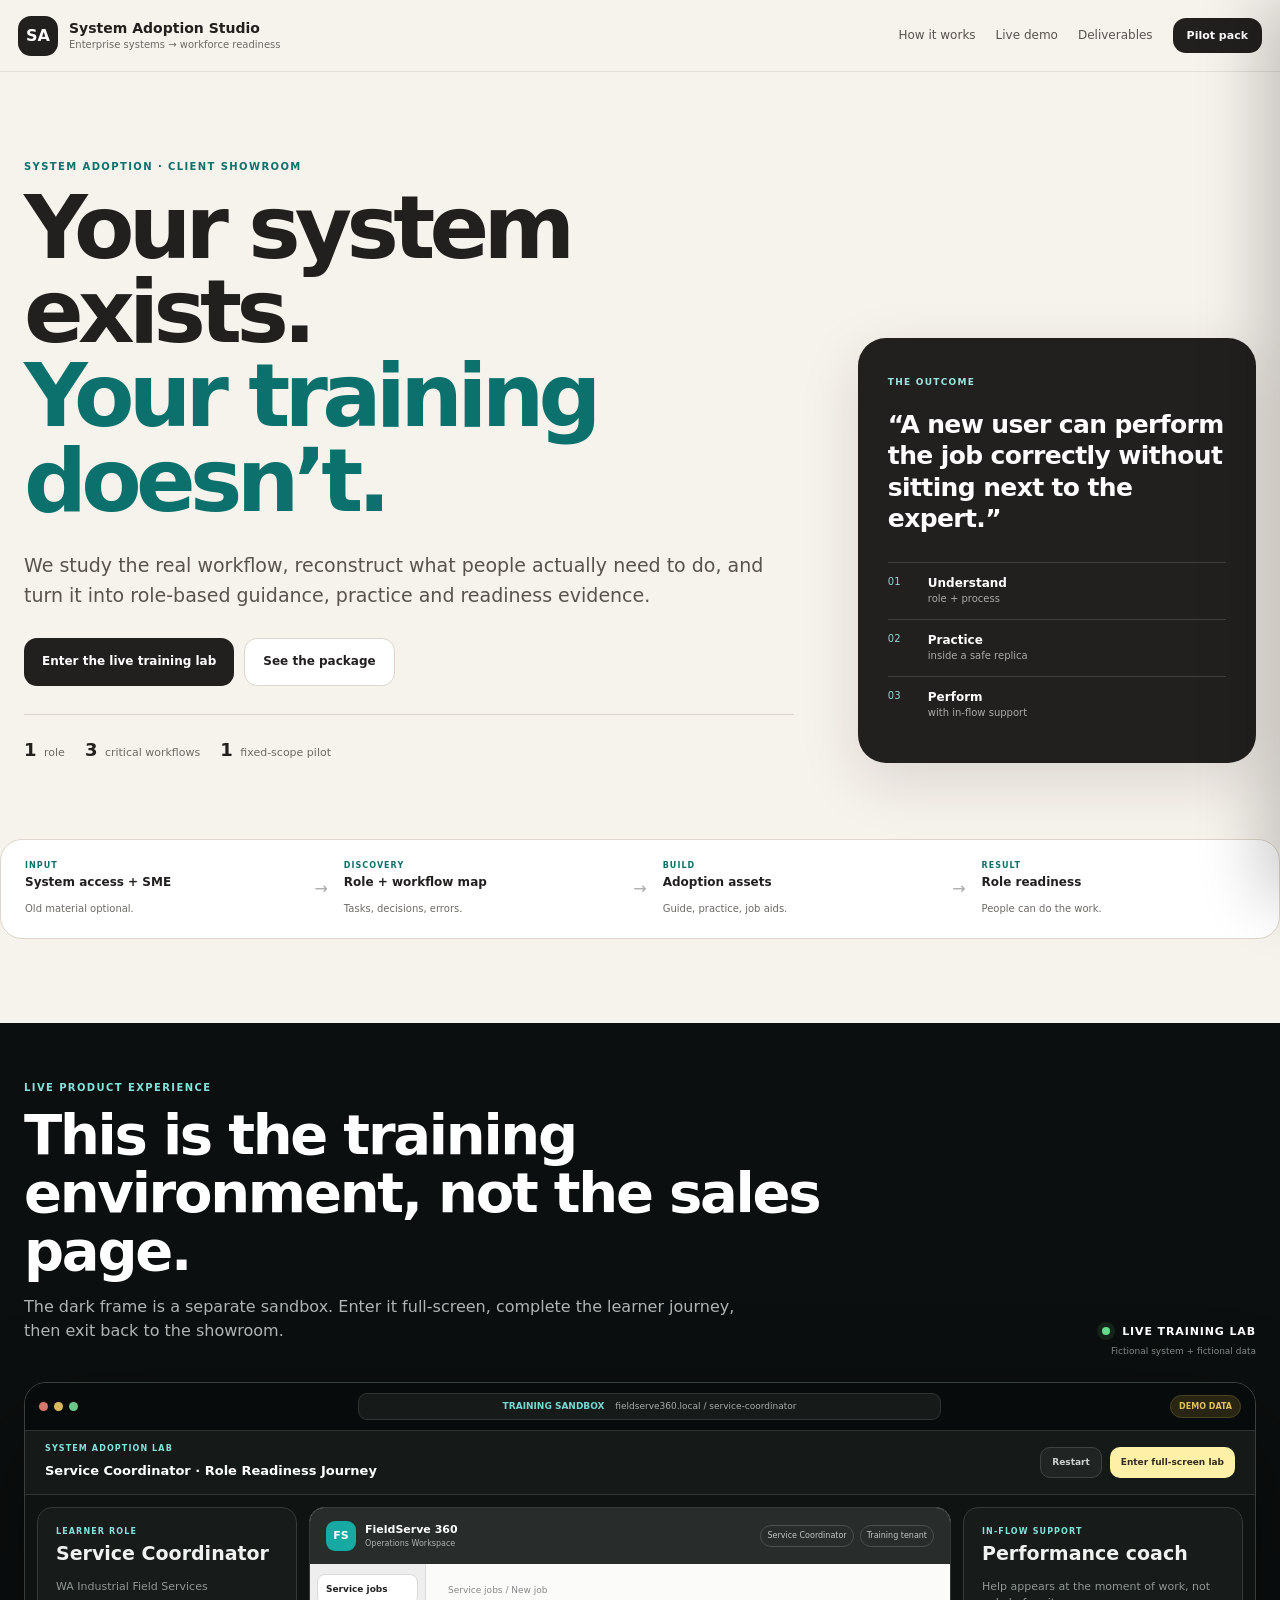
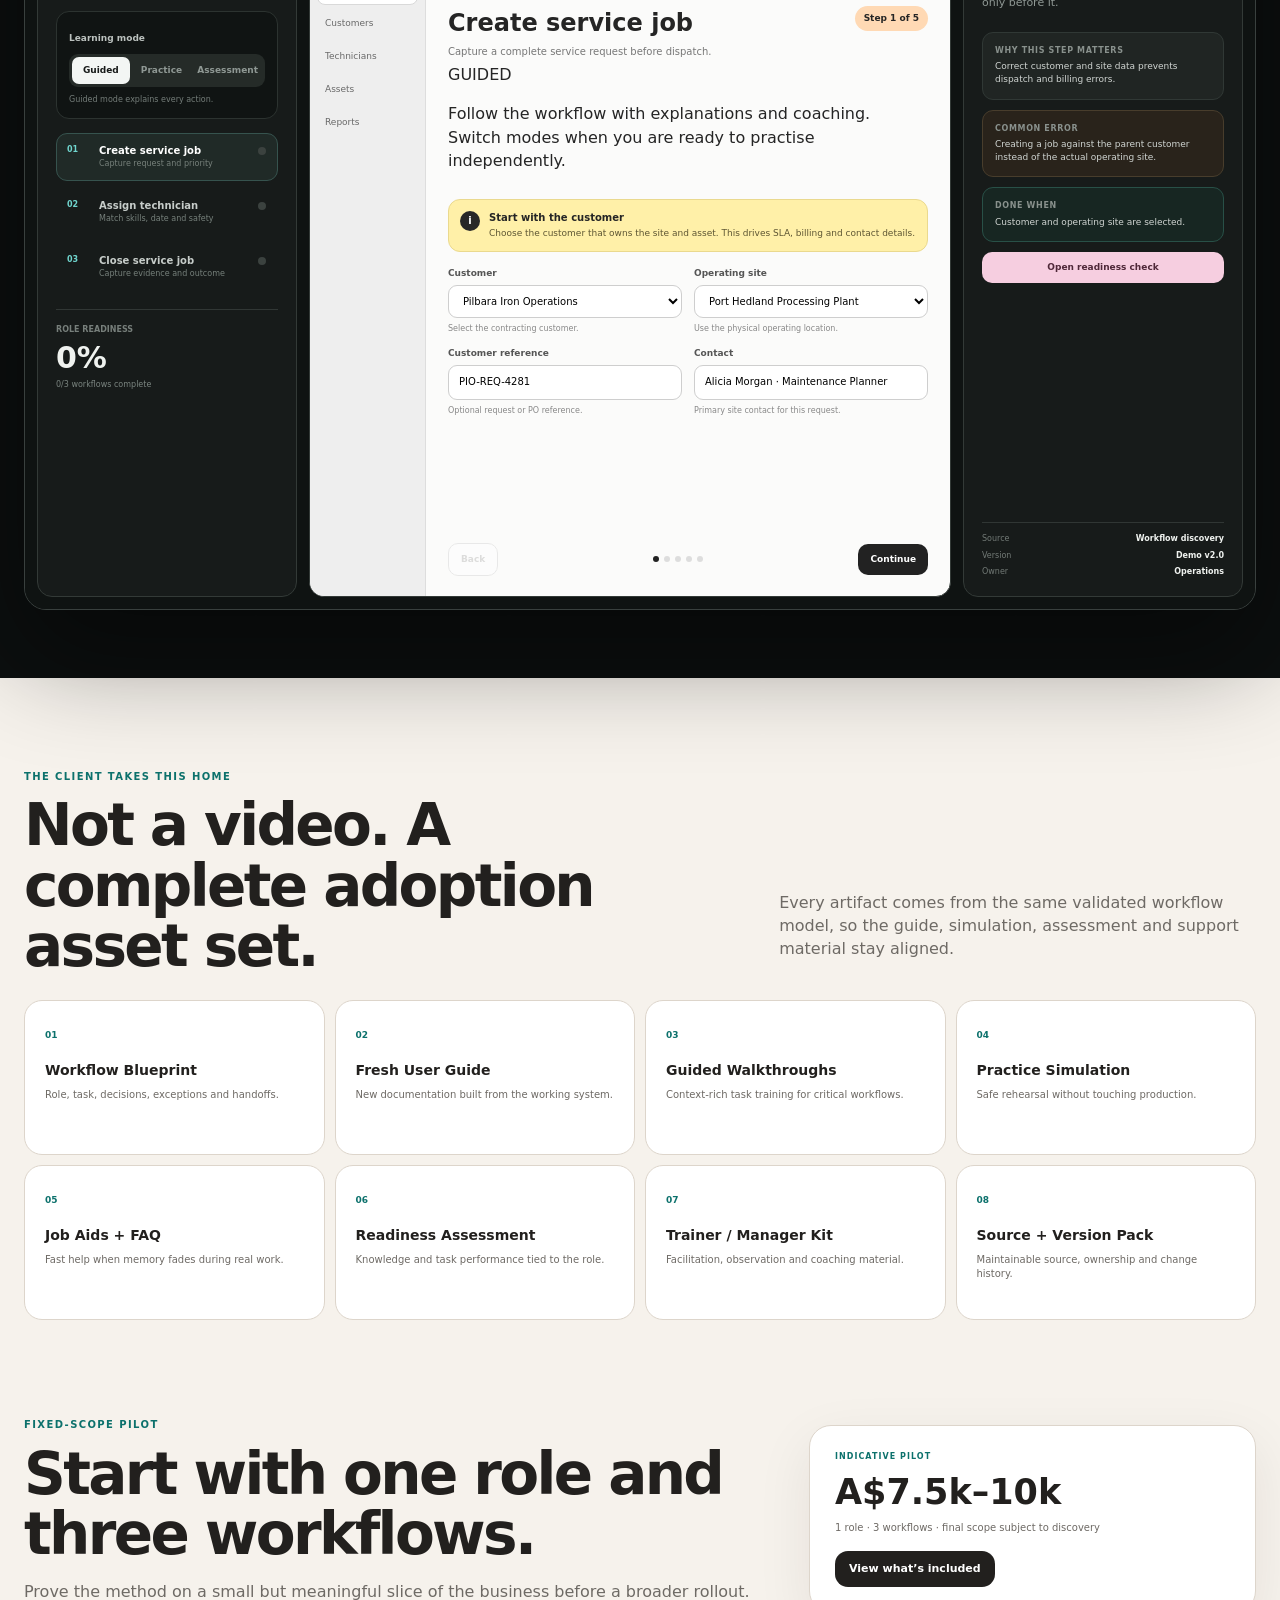
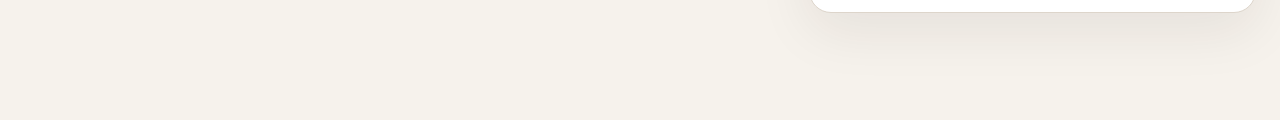
==== commit 98453e6b: "Refine lab mode hierarchy for V2.1" ====
--- a/index.html
+++ b/index.html
@@ -60,6 +60,7 @@
           <div class="system-top"><div class="system-brand"><div class="system-logo">FS</div><div><strong>FieldServe 360</strong><small>Operations Workspace</small></div></div><div class="system-meta"><span>Service Coordinator</span><span>Training tenant</span></div></div>
           <div class="system-body"><div class="app-nav"><button class="app-nav-item active">Service jobs</button><button class="app-nav-item">Customers</button><button class="app-nav-item">Technicians</button><button class="app-nav-item">Assets</button><button class="app-nav-item">Reports</button></div>
             <div class="app-main"><div class="breadcrumb">Service jobs / <span id="crumbCurrent">New job</span></div><div class="app-heading"><div><h2 id="workflowTitle">Create service job</h2><p id="workflowSubtitle">Capture a complete service request before dispatch.</p></div><div class="pill" id="stepPill">Step 1 of 5</div></div>
+            <div class="mode-banner guided" id="modeBanner"><span id="modeBannerLabel">GUIDED</span><p id="modeBannerText">Follow the workflow with explanations and coaching. Switch modes when you are ready to practise independently.</p></div>
             <div class="learning-callout" id="learningCallout"><div class="callout-icon">i</div><div><strong id="calloutTitle">Start with the customer</strong><p id="calloutText">Choose the customer that owns the site and asset. This drives SLA, billing and contact details.</p></div></div>
             <div id="workflowCanvas"></div><div class="system-footer"><button class="ghost" id="prevStepBtn">Back</button><div class="step-dots" id="stepDots"></div><button class="primary" id="nextStepBtn">Continue</button></div></div>
           </div>
--- a/style.css
+++ b/style.css
@@ -1,37 +1,18 @@
-:root{
-  --ink:#252525;
-  --muted:#686868;
-  --line:#dedede;
-  --paper:#faf9f7;
-  --card:#ffffff;
-  --teal:#19a69f;
-  --teal-dark:#0d716d;
-  --mint:#dff7f2;
-  --lemon:#fff0a8;
-  --orange:#ffdcb7;
-  --pink:#ffd8e8;
-  --shadow:0 10px 32px rgba(0,0,0,.07);
-  --radius:20px;
-}
-*{box-sizing:border-box}
-body{margin:0;font-family:Inter,ui-sans-serif,system-ui,-apple-system,BlinkMacSystemFont,"Segoe UI",sans-serif;background:var(--paper);color:var(--ink);line-height:1.4}
-button,input,select,textarea{font:inherit}
-button{cursor:pointer}
-a{color:inherit}
-.demo-ribbon{background:var(--lemon);padding:7px 16px;text-align:center;font-size:12px;font-weight:800;letter-spacing:.08em;border-bottom:1px solid #eadb8a}
-.topbar{height:78px;display:flex;align-items:center;justify-content:space-between;padding:0 28px;background:rgba(255,255,255,.93);backdrop-filter:blur(14px);border-bottom:1px solid var(--line);position:sticky;top:0;z-index:20}
-.brand{display:flex;align-items:center;gap:12px}.brand-mark{width:42px;height:42px;border-radius:14px;display:grid;place-items:center;background:var(--teal);color:white;font-weight:900}.brand-title{font-size:16px;font-weight:850}.brand-sub{font-size:12px;color:var(--muted)}
-.header-actions{display:flex;gap:10px}.primary,.ghost,.assessment-btn{border:0;border-radius:13px;padding:11px 15px;font-weight:800}.primary{background:var(--ink);color:white}.primary:hover{background:#000}.ghost{background:white;border:1px solid var(--line)}.ghost:hover{border-color:#aaa}.full{width:100%}
-.shell{max-width:1500px;margin:0 auto;padding:26px;display:grid;gap:22px}.card{background:var(--card);border:1px solid var(--line);border-radius:var(--radius);box-shadow:var(--shadow)}
-.hero{padding:28px 32px;display:flex;justify-content:space-between;gap:30px;align-items:center;background:linear-gradient(135deg,#fff 0%,#f3fffc 100%)}.hero-copy{max-width:900px}.eyebrow{font-size:11px;letter-spacing:.13em;font-weight:900;color:var(--teal-dark);margin-bottom:7px}.hero h1{font-size:clamp(28px,4vw,48px);line-height:1.04;margin:0 0 14px;letter-spacing:-.045em}.hero p{font-size:17px;color:#4e4e4e;max-width:900px}.hero-tags{display:flex;gap:8px;flex-wrap:wrap;margin-top:18px}.hero-tags span{padding:7px 10px;background:var(--mint);border-radius:999px;font-size:12px;font-weight:800}.hero-score{min-width:180px;text-align:center}.score-label{font-size:12px;font-weight:800;margin-bottom:10px}.score-ring{width:116px;height:116px;border-radius:50%;margin:auto;background:conic-gradient(var(--teal) 0deg,#e5e5e5 0deg);display:grid;place-items:center;position:relative}.score-ring:after{content:"";position:absolute;inset:10px;background:#fff;border-radius:50%}.score-ring span{position:relative;z-index:2;font-size:25px;font-weight:900}.score-note{font-size:11px;color:var(--muted);margin-top:10px}
-.workspace-grid{display:grid;grid-template-columns:260px minmax(0,1fr) 280px;gap:18px;align-items:stretch}.sidebar,.coach{padding:20px}.side-head h2,.coach-head h2{font-size:20px;margin:0}.side-head p,.coach-head p{font-size:12px;color:var(--muted);margin-top:4px}.mode-box{margin-top:18px;padding:14px;background:#f7f7f7;border-radius:16px}.mode-box>label{font-size:11px;font-weight:800}.segmented{display:grid;grid-template-columns:repeat(3,1fr);gap:4px;margin-top:8px;background:#e9e9e9;border-radius:11px;padding:3px}.mode{border:0;background:transparent;padding:7px 5px;border-radius:8px;font-size:11px;font-weight:800}.mode.active{background:white;box-shadow:0 2px 6px rgba(0,0,0,.06)}.mode-box small{display:block;margin-top:7px;color:var(--muted);font-size:10px}
-.workflow-nav{display:grid;gap:8px;margin-top:16px}.workflow-item{display:grid;grid-template-columns:28px 1fr 10px;gap:9px;align-items:start;text-align:left;border:1px solid transparent;background:transparent;padding:11px;border-radius:14px}.workflow-item:hover{background:#f8f8f8}.workflow-item.active{border-color:#a7ddd8;background:var(--mint)}.wf-num{font-size:10px;font-weight:900;color:var(--teal-dark);padding-top:2px}.workflow-item strong{display:block;font-size:12px}.workflow-item small{display:block;font-size:10px;color:var(--muted);margin-top:2px}.status-dot{width:9px;height:9px;border-radius:50%;background:#ddd;margin-top:4px}.status-dot.done{background:var(--teal)}
-.download-mini{margin-top:20px;border-top:1px solid var(--line);padding-top:14px;display:grid;gap:6px}.download-mini strong{font-size:11px}.download-mini a{font-size:11px;color:var(--teal-dark);text-decoration:none}.download-mini a:hover{text-decoration:underline}
-.system{overflow:hidden;min-height:680px}.system-top{height:62px;padding:0 18px;background:#282828;color:white;display:flex;align-items:center;justify-content:space-between}.system-brand{display:flex;gap:10px;align-items:center}.system-logo{width:32px;height:32px;border-radius:10px;background:var(--teal);display:grid;place-items:center;font-weight:900}.system-brand strong{display:block;font-size:12px}.system-brand small{display:block;font-size:9px;color:#bdbdbd}.system-meta{display:flex;gap:8px}.system-meta span{font-size:9px;padding:5px 8px;border-radius:999px;border:1px solid #555;color:#ddd}.system-body{display:grid;grid-template-columns:125px 1fr;min-height:618px}.app-nav{background:#f1f1ef;border-right:1px solid var(--line);padding:12px 8px;display:flex;flex-direction:column;gap:5px}.app-nav-item{border:0;text-align:left;padding:9px 8px;border-radius:9px;background:transparent;font-size:10px;color:#666}.app-nav-item.active{background:white;color:#222;font-weight:850;border:1px solid var(--line)}.app-main{padding:22px 24px;display:flex;flex-direction:column;min-width:0}.breadcrumb{font-size:10px;color:#888}.app-heading{display:flex;justify-content:space-between;gap:20px;align-items:flex-start;margin-top:10px}.app-heading h2{font-size:26px;margin:0}.app-heading p{font-size:12px;color:var(--muted);margin:5px 0}.pill{background:var(--orange);border-radius:999px;padding:7px 10px;font-size:10px;font-weight:800;white-space:nowrap}.learning-callout{display:flex;gap:10px;padding:12px;background:var(--lemon);border-radius:14px;margin:12px 0 16px;border:1px solid #eadb8a}.callout-icon{width:22px;height:22px;border-radius:50%;display:grid;place-items:center;background:#272727;color:white;font-size:12px;font-weight:900}.learning-callout strong{display:block;font-size:11px}.learning-callout p{font-size:10px;margin:2px 0 0;color:#5b5432}
-.form-grid{display:grid;grid-template-columns:repeat(2,minmax(0,1fr));gap:14px}.field{display:grid;gap:6px}.field.full{grid-column:1/-1}.field label{font-size:10px;font-weight:850;color:#555}.field input,.field select,.field textarea{width:100%;border:1px solid #cecece;background:white;border-radius:11px;padding:10px 11px;font-size:12px;outline:none}.field input:focus,.field select:focus,.field textarea:focus{border-color:var(--teal);box-shadow:0 0 0 3px rgba(25,166,159,.13)}.field textarea{min-height:85px;resize:vertical}.field-help{font-size:9px;color:#888}.field-error{border-color:#e98ba9!important;background:#fff7fa!important}.field-success{border-color:#7bcfc8!important;background:#f6fffd!important}.inline-check{display:flex;align-items:flex-start;gap:8px;padding:12px;background:#f7f7f7;border-radius:12px;border:1px solid var(--line)}.inline-check input{margin-top:2px}.inline-check strong{display:block;font-size:11px}.inline-check span{display:block;font-size:9px;color:var(--muted);margin-top:2px}.summary-box{padding:16px;border:1px solid var(--line);border-radius:14px;background:#fbfbfb}.summary-grid{display:grid;grid-template-columns:repeat(2,1fr);gap:12px}.summary-grid div{padding:10px;background:white;border:1px solid #e8e8e8;border-radius:10px}.summary-grid span{display:block;font-size:9px;color:#888}.summary-grid strong{font-size:11px}.success-panel{padding:24px;text-align:center;border:1px solid #a8ded8;background:var(--mint);border-radius:16px}.success-panel .big-check{width:52px;height:52px;border-radius:50%;background:var(--teal);color:white;display:grid;place-items:center;margin:0 auto 12px;font-size:24px;font-weight:900}.success-panel h3{margin:0 0 6px}.success-panel p{font-size:11px;color:#4a6562;max-width:520px;margin:0 auto}.system-footer{margin-top:auto;padding-top:18px;display:grid;grid-template-columns:auto 1fr auto;gap:12px;align-items:center}.step-dots{display:flex;justify-content:center;gap:6px}.step-dot{width:7px;height:7px;border-radius:50%;background:#ddd}.step-dot.active{background:#333}.step-dot.done{background:var(--teal)}
-.coach{display:flex;flex-direction:column;gap:12px}.coach-card{padding:13px;background:#f7f7f7;border-radius:14px;border:1px solid var(--line)}.coach-card.warning{background:#fff9f2;border-color:#f1d5b3}.coach-card.success{background:#f4fffc;border-color:#b6e6df}.coach-label{font-size:9px;letter-spacing:.08em;font-weight:900;color:#777}.coach-card p{font-size:11px;margin:5px 0 0}.assessment-btn{background:var(--pink);color:#582b3c;border:1px solid #f0b7cd}.evidence-box{margin-top:auto;border-top:1px solid var(--line);padding-top:12px;display:grid;gap:7px}.evidence-box div{display:flex;justify-content:space-between;font-size:9px}.evidence-box span{color:#888}
-.deliverables{padding:28px}.deliverables h2{margin:0 0 18px;font-size:28px}.deliverable-grid{display:grid;grid-template-columns:repeat(4,1fr);gap:12px}.deliverable-grid article{border:1px solid var(--line);padding:17px;border-radius:15px;background:#fff}.deliverable-grid b{font-size:10px;color:var(--teal-dark)}.deliverable-grid h3{font-size:13px;margin:8px 0 5px}.deliverable-grid p{font-size:10px;color:var(--muted);margin:0}.cta{padding:28px;display:flex;justify-content:space-between;align-items:center;gap:25px;background:#242424;color:white}.cta h2{font-size:28px;margin:0}.cta p{color:#c8c8c8;max-width:740px}.cta .eyebrow{color:#94ddd7}.cta-price{text-align:right;min-width:220px}.cta-price span,.cta-price small{display:block;color:#aaa;font-size:10px}.cta-price strong{font-size:28px;display:block;margin:3px 0}
-.drawer-backdrop,.modal-backdrop{position:fixed;inset:0;background:rgba(0,0,0,.34);z-index:40;opacity:0;pointer-events:none;transition:.2s}.drawer-backdrop.open,.modal-backdrop.open{opacity:1;pointer-events:auto}.drawer{position:fixed;right:0;top:0;height:100%;width:min(440px,94vw);background:white;z-index:50;padding:24px;transform:translateX(100%);transition:.25s;box-shadow:-20px 0 50px rgba(0,0,0,.15)}.drawer.open{transform:translateX(0)}.drawer-head,.quiz-head{display:flex;justify-content:space-between;align-items:flex-start}.drawer-head h2,.quiz-head h2{margin:0}.icon-btn{border:1px solid var(--line);background:white;width:36px;height:36px;border-radius:12px;font-size:22px}.drawer-list{display:grid;gap:9px;margin-top:20px}.drawer-list a{display:flex;gap:12px;align-items:center;border:1px solid var(--line);padding:12px;border-radius:14px;text-decoration:none}.drawer-list a:hover{background:#f7fffd;border-color:#9edbd6}.drawer-list span{font-size:18px}.drawer-list strong{display:block;font-size:12px}.drawer-list small{display:block;color:var(--muted);font-size:10px;margin-top:2px}.quiz-modal{position:fixed;z-index:60;left:50%;top:50%;transform:translate(-50%,-47%) scale(.97);width:min(620px,92vw);max-height:86vh;overflow:auto;background:white;border-radius:20px;padding:24px;opacity:0;pointer-events:none;transition:.2s;box-shadow:0 30px 80px rgba(0,0,0,.25)}.quiz-modal.open{opacity:1;pointer-events:auto;transform:translate(-50%,-50%) scale(1)}.quiz-modal fieldset{border:0;padding:0;margin:20px 0}.quiz-modal legend{font-weight:850;font-size:13px;margin-bottom:10px}.quiz-modal label{display:block;padding:9px 10px;border:1px solid var(--line);border-radius:10px;margin:6px 0;font-size:11px}.quiz-result{margin-top:12px;padding:12px;border-radius:12px;display:none}.quiz-result.pass{display:block;background:var(--mint);color:#195c57}.quiz-result.fail{display:block;background:var(--pink);color:#6d2f47}
-@media (max-width:1180px){.workspace-grid{grid-template-columns:230px 1fr}.coach{grid-column:1/-1;display:grid;grid-template-columns:repeat(3,1fr)}.coach-head,.assessment-btn,.evidence-box{grid-column:1/-1}.deliverable-grid{grid-template-columns:repeat(2,1fr)}}
-@media (max-width:760px){.topbar{height:auto;padding:12px 14px}.brand-sub{display:none}.header-actions .ghost{display:none}.shell{padding:12px}.hero{padding:20px;align-items:flex-start}.hero-score{display:none}.workspace-grid{grid-template-columns:1fr}.sidebar{order:1}.system{order:2}.coach{order:3;display:flex}.system-body{grid-template-columns:1fr}.app-nav{display:none}.app-main{padding:16px}.form-grid{grid-template-columns:1fr}.field.full{grid-column:1}.summary-grid{grid-template-columns:1fr}.deliverables{padding:20px}.deliverable-grid{grid-template-columns:1fr 1fr}.cta{flex-direction:column;align-items:flex-start}.cta-price{text-align:left}.workflow-nav{grid-template-columns:1fr}.download-mini{display:none}.mode-box{margin-top:12px}.hero h1{font-size:30px}.hero p{font-size:14px}.app-heading h2{font-size:22px}}
-@media (max-width:480px){.deliverable-grid{grid-template-columns:1fr}.system-meta{display:none}.system{min-height:720px}.system-body{min-height:650px}.header-actions .primary{padding:9px 11px;font-size:11px}.brand-title{font-size:13px}}+:root{--ink:#22201e;--muted:#6e6a65;--paper:#f6f2ec;--line:#ddd5cb;--teal:#17aaa2;--teald:#0c716c;--mint:#dcf7f2;--lemon:#fff0a8;--orange:#ffd9b4;--pink:#ffd5e7;--lab:#0c0f0f;--lab2:#171b1a}
+*{box-sizing:border-box}html{scroll-behavior:smooth}body{margin:0;background:var(--paper);color:var(--ink);font-family:Inter,ui-sans-serif,system-ui,-apple-system,BlinkMacSystemFont,"Segoe UI",sans-serif;line-height:1.45}body.lab-active{overflow:hidden}button,input,select,textarea{font:inherit}button,a{cursor:pointer}a{color:inherit}.outer-shell{max-width:1280px;margin:auto}
+.site-header{height:72px;padding:0 max(18px,calc((100vw - 1280px)/2));display:flex;align-items:center;justify-content:space-between;background:rgba(246,242,236,.92);backdrop-filter:blur(18px);border-bottom:1px solid rgba(90,75,60,.12);position:sticky;top:0;z-index:40}.site-brand{display:flex;align-items:center;gap:11px;text-decoration:none}.site-mark{width:40px;height:40px;border-radius:13px;display:grid;place-items:center;background:var(--ink);color:#fff;font-weight:900}.site-brand b,.site-brand small{display:block}.site-brand b{font-size:14px}.site-brand small{font-size:10px;color:var(--muted)}.site-nav{display:flex;align-items:center;gap:20px}.site-nav>a{text-decoration:none;font-size:12px;color:#58534e}.site-cta,.button{border:0;border-radius:13px;font-weight:850}.site-cta{background:var(--ink);color:#fff;padding:10px 14px;font-size:11px}
+.sales-hero{padding:88px 24px 62px;display:grid;grid-template-columns:1.45fr .75fr;gap:64px;align-items:end}.kicker,.lab-eyebrow{display:block;font-size:10px;letter-spacing:.14em;font-weight:900;color:var(--teald);margin-bottom:11px}.sales-hero h1{font-size:clamp(46px,7vw,88px);line-height:.96;letter-spacing:-.065em;margin:0}.sales-hero h1 em{font-style:normal;color:var(--teald)}.lede{font-size:19px;line-height:1.55;color:#59534e;max-width:760px;margin:28px 0 0}.hero-actions{display:flex;gap:10px;flex-wrap:wrap;margin-top:28px}.button{padding:14px 18px;font-size:12px;text-decoration:none}.primary-button{background:var(--ink);color:#fff}.secondary-button{background:#fff;border:1px solid var(--line)}.hero-proof{display:flex;gap:20px;flex-wrap:wrap;margin-top:28px;padding-top:22px;border-top:1px solid var(--line);font-size:11px;color:var(--muted)}.hero-proof b{font-size:18px;color:var(--ink);margin-right:4px}.hero-panel{background:var(--ink);color:#fff;border-radius:28px;padding:30px;box-shadow:0 18px 60px rgba(35,28,20,.13)}.panel-label{font-size:9px;letter-spacing:.14em;color:#9de6df;font-weight:900}.hero-panel blockquote{font-size:25px;line-height:1.25;margin:18px 0 28px;font-weight:750;letter-spacing:-.025em}.outcome-list>div{display:grid;grid-template-columns:30px 1fr;column-gap:10px;padding:12px 0;border-top:1px solid #3e403e}.outcome-list span{grid-row:1/3;color:#8edbd5;font-size:10px}.outcome-list b{font-size:12px}.outcome-list small{font-size:10px;color:#aaa}
+.logic-strip{margin:14px auto 84px;background:#fff;border:1px solid var(--line);border-radius:22px;padding:20px 24px;display:grid;grid-template-columns:1fr auto 1fr auto 1fr auto 1fr;gap:16px;align-items:center}.logic-strip>div span,.pilot-card>span{display:block;font-size:8px;letter-spacing:.13em;color:var(--teald);font-weight:900}.logic-strip b{display:block;font-size:12px;margin:3px 0}.logic-strip small{font-size:10px;color:var(--muted)}.logic-strip i{font-style:normal;color:#aaa}
+.lab-section{background:var(--lab);padding:58px 24px 68px;position:relative}.lab-intro{color:#fff;display:flex;justify-content:space-between;gap:36px;align-items:end;margin-bottom:24px}.kicker-dark,.lab-eyebrow{color:#84e2db}.lab-intro h2{font-size:clamp(32px,5vw,56px);line-height:1.03;letter-spacing:-.04em;margin:0;max-width:850px}.lab-intro p{color:#aeb5b2;max-width:740px}.lab-key{text-align:right}.status-live{font-size:11px;font-weight:900;letter-spacing:.08em}.status-live i{display:inline-block;width:8px;height:8px;border-radius:50%;background:#63dd89;box-shadow:0 0 0 5px rgba(99,221,137,.1);margin-right:8px}.lab-key small{display:block;color:#7e8883;font-size:9px;margin-top:4px}
+.lab-stage{max-width:1460px;margin:auto}.lab-browser{border-radius:22px;overflow:hidden;border:1px solid #39403e;background:#111514;box-shadow:0 42px 110px rgba(0,0,0,.45)}.lab-browser-bar{height:48px;display:grid;grid-template-columns:90px 1fr auto;align-items:center;background:#080b0b;border-bottom:1px solid #2e3432;padding:0 14px;color:#a6adaa}.browser-dots{display:flex;gap:6px}.browser-dots i{width:9px;height:9px;border-radius:50%;background:#46504c}.browser-dots i:nth-child(1){background:#d8756c}.browser-dots i:nth-child(2){background:#d8b95d}.browser-dots i:nth-child(3){background:#6bc889}.browser-address{justify-self:center;min-width:360px;max-width:620px;width:56%;background:#161a19;border:1px solid #2e3432;border-radius:9px;padding:6px 12px;text-align:center;font-size:9px}.browser-address span{color:#75d9d2;font-weight:900;margin-right:8px}.browser-actions{display:flex;align-items:center;gap:8px}.sandbox-badge{font-size:8px;font-weight:900;color:#e0c15c;background:#282513;border:1px solid #4a4324;border-radius:999px;padding:5px 8px}.lab-exit{display:none;border:1px solid #48504d;background:#202523;color:#fff;border-radius:9px;padding:6px 9px;font-size:9px;font-weight:850}
+.lab-product-header{height:64px;display:flex;align-items:center;justify-content:space-between;padding:0 20px;background:#151918;color:#fff;border-bottom:1px solid #303634}.lab-product-header strong{font-size:13px}.lab-eyebrow{font-size:8px;margin-bottom:3px}.lab-header-actions{display:flex;gap:8px}.lab-small-button,.lab-enter{border-radius:10px;padding:8px 11px;font-size:9px;font-weight:850}.lab-small-button{border:1px solid #3d4442;background:#202523;color:#cdd2cf}.lab-enter{border:0;background:var(--lemon);color:#312e1f}
+.lab-workspace{display:grid;grid-template-columns:260px minmax(0,1fr) 280px;gap:12px;padding:12px;background:#0f1312;min-height:690px}.lab-panel{border:1px solid #333a37;border-radius:15px}.sidebar,.coach{padding:18px;background:#171b1a;color:#eff2ef}.side-head h2,.coach-head h2{font-size:19px;margin:0}.side-head p,.coach-head p{font-size:11px;color:#8f9894}.mode-box{margin-top:16px;padding:12px;background:#101413;border:1px solid #2c3330;border-radius:13px}.mode-box>label{font-size:9px;font-weight:850;color:#bcc2bf}.segmented{display:grid;grid-template-columns:repeat(3,1fr);gap:3px;margin-top:7px;background:#252b28;padding:3px;border-radius:9px}.mode{border:0;background:transparent;color:#8f9894;padding:7px 4px;border-radius:7px;font-size:9px;font-weight:800}.mode.active{background:#f3f6f4;color:#171a19}.mode-box small{display:block;color:#747d79;font-size:8px;margin-top:7px}.workflow-nav{display:grid;gap:7px;margin-top:14px}.workflow-item{display:grid;grid-template-columns:24px 1fr 9px;gap:8px;text-align:left;align-items:start;border:1px solid transparent;background:transparent;color:#c7cdca;padding:10px;border-radius:11px}.workflow-item.active{background:#202a27;border-color:#36534e;color:#fff}.workflow-item:hover{background:#1e2321}.wf-num{font-size:8px;color:#70d6cf;font-weight:900}.workflow-item strong{display:block;font-size:10px}.workflow-item small{display:block;font-size:8px;color:#76807b}.status-dot{width:8px;height:8px;border-radius:50%;background:#3b423f;margin-top:3px}.status-dot.done{background:#54d49a}.readiness-mini{margin-top:18px;border-top:1px solid #313735;padding-top:14px}.readiness-mini span,.readiness-mini small{display:block}.readiness-mini span{font-size:8px;color:#777f7b;font-weight:900}.readiness-mini strong{font-size:30px}.readiness-mini small{font-size:8px;color:#7b8580}
+.system{overflow:hidden;background:#fbfbfa;color:#252525}.system-top{height:56px;padding:0 16px;background:#282c2b;color:#fff;display:flex;align-items:center;justify-content:space-between}.system-brand{display:flex;align-items:center;gap:9px}.system-logo{width:30px;height:30px;border-radius:9px;background:var(--teal);display:grid;place-items:center;font-size:11px;font-weight:900}.system-brand strong,.system-brand small{display:block}.system-brand strong{font-size:11px}.system-brand small{font-size:8px;color:#acb3af}.system-meta{display:flex;gap:6px}.system-meta span{font-size:8px;border:1px solid #4a504e;padding:4px 6px;border-radius:999px;color:#c3c8c5}.system-body{display:grid;grid-template-columns:116px 1fr;min-height:632px}.app-nav{background:#eee;display:flex;flex-direction:column;gap:4px;padding:10px 7px;border-right:1px solid #ddd}.app-nav-item{border:0;background:transparent;text-align:left;padding:8px;border-radius:8px;font-size:9px;color:#696969}.app-nav-item.active{background:#fff;color:#222;font-weight:850;border:1px solid #d9d9d9}.app-main{padding:20px 22px;display:flex;flex-direction:column;min-width:0}.breadcrumb{font-size:9px;color:#888}.app-heading{display:flex;justify-content:space-between;gap:20px;align-items:flex-start;margin-top:9px}.app-heading h2{font-size:24px;margin:0}.app-heading p{font-size:10px;color:#777;margin:4px 0}.pill{background:var(--orange);padding:6px 9px;border-radius:999px;font-size:9px;font-weight:850}.learning-callout{display:flex;gap:9px;padding:11px;background:var(--lemon);border:1px solid #ead98e;border-radius:12px;margin:11px 0 15px}.callout-icon{width:20px;height:20px;border-radius:50%;background:#272727;color:#fff;display:grid;place-items:center;font-size:10px;font-weight:900}.learning-callout strong{display:block;font-size:10px}.learning-callout p{font-size:9px;color:#5e5633;margin:2px 0 0}
+.form-grid{display:grid;grid-template-columns:repeat(2,minmax(0,1fr));gap:12px}.field{display:grid;gap:5px}.field.full{grid-column:1/-1}.field label{font-size:9px;font-weight:850;color:#555}.field input,.field select,.field textarea{width:100%;border:1px solid #cecece;background:#fff;border-radius:9px;padding:9px 10px;font-size:10px;outline:none}.field input:focus,.field select:focus,.field textarea:focus{border-color:var(--teal);box-shadow:0 0 0 3px rgba(24,170,162,.12)}.field textarea{min-height:78px;resize:vertical}.field-help{font-size:8px;color:#888}.field-error{border-color:#e98ba9!important;background:#fff7fa!important}.field-success{border-color:#7bcfc8!important;background:#f6fffd!important}.inline-check{display:flex;align-items:flex-start;gap:8px;padding:11px;background:#f4f4f3;border-radius:10px;border:1px solid #ddd}.inline-check strong{display:block;font-size:9px}.inline-check span{display:block;font-size:8px;color:#777}.summary-box{padding:14px;border:1px solid #ddd;border-radius:12px;background:#f8f8f7}.summary-grid{display:grid;grid-template-columns:repeat(2,1fr);gap:10px}.summary-grid div{padding:9px;background:#fff;border:1px solid #e2e2e2;border-radius:9px}.summary-grid span{display:block;font-size:8px;color:#888}.summary-grid strong{font-size:9px}.success-panel{padding:22px;text-align:center;border:1px solid #a8ded8;background:var(--mint);border-radius:14px}.big-check{width:48px;height:48px;border-radius:50%;background:var(--teal);color:#fff;display:grid;place-items:center;margin:0 auto 10px;font-size:21px;font-weight:900}.success-panel h3{margin:0}.success-panel p{font-size:9px;color:#48635f}.system-footer{margin-top:auto;padding-top:16px;display:grid;grid-template-columns:auto 1fr auto;align-items:center;gap:10px}.ghost,.primary,.assessment-btn{border:0;border-radius:10px;padding:9px 12px;font-size:9px;font-weight:850}.primary{background:#222;color:#fff}.ghost{background:#fff;border:1px solid #d3d3d3}.step-dots{display:flex;justify-content:center;gap:5px}.step-dot{width:6px;height:6px;border-radius:50%;background:#ddd}.step-dot.active{background:#222}.step-dot.done{background:var(--teal)}
+.coach{display:flex;flex-direction:column;gap:10px}.coach-card{padding:12px;background:#202523;border:1px solid #303835;border-radius:11px}.coach-card.warning{background:#29231b;border-color:#483d2c}.coach-card.success{background:#172622;border-color:#285047}.coach-label{font-size:8px;letter-spacing:.08em;font-weight:900;color:#89918d}.coach-card p{font-size:9px;color:#d0d5d2;margin:4px 0 0}.assessment-btn{background:#f6cee0;color:#4f2839}.evidence-box{margin-top:auto;border-top:1px solid #303634;padding-top:10px;display:grid;gap:5px}.evidence-box div{display:flex;justify-content:space-between;font-size:8px}.evidence-box span{color:#727a76}
+.lab-stage.fullscreen{position:fixed;inset:0;z-index:100;background:#080b0b;padding:12px;overflow:auto}.lab-stage.fullscreen .lab-browser{min-height:calc(100vh - 24px);border-radius:14px}.lab-stage.fullscreen .lab-exit{display:inline-block}.lab-stage.fullscreen .lab-enter{display:none}.lab-stage.fullscreen .lab-workspace{min-height:calc(100vh - 148px)}
+.deliverables-section{padding:92px 24px 50px}.section-heading{display:grid;grid-template-columns:1.2fr .8fr;gap:40px;align-items:end;margin-bottom:24px}.section-heading h2,.pilot-section h2{font-size:clamp(34px,5vw,58px);line-height:1.04;letter-spacing:-.045em;margin:0}.section-heading p,.pilot-section p{color:var(--muted)}.deliverable-grid{display:grid;grid-template-columns:repeat(4,1fr);gap:10px}.deliverable-grid article{background:#fff;border:1px solid var(--line);border-radius:18px;padding:20px;min-height:155px}.deliverable-grid b{font-size:9px;color:var(--teald)}.deliverable-grid h3{font-size:14px;margin:16px 0 7px}.deliverable-grid p{font-size:10px;color:var(--muted);margin:0}.pilot-section{padding:48px 24px 100px;display:grid;grid-template-columns:1.25fr .75fr;gap:40px;align-items:center}.pilot-card{background:#fff;border:1px solid var(--line);border-radius:22px;padding:25px;box-shadow:0 18px 55px rgba(35,28,20,.08)}.pilot-card strong,.pilot-card small{display:block}.pilot-card strong{font-size:35px;margin:4px 0}.pilot-card small{font-size:10px;color:var(--muted);margin-bottom:15px}
+.drawer-backdrop,.modal-backdrop{position:fixed;inset:0;background:rgba(0,0,0,.42);z-index:110;opacity:0;pointer-events:none;transition:.2s}.drawer-backdrop.open,.modal-backdrop.open{opacity:1;pointer-events:auto}.drawer{position:fixed;right:0;top:0;width:min(440px,94vw);height:100%;background:#fff;z-index:120;padding:24px;transform:translateX(100%);transition:.22s;box-shadow:-20px 0 60px rgba(0,0,0,.2)}.drawer.open{transform:translateX(0)}.drawer-head,.quiz-head{display:flex;justify-content:space-between;align-items:flex-start}.drawer-head h2,.quiz-head h2{margin:0}.icon-btn{width:36px;height:36px;border:1px solid var(--line);background:#fff;border-radius:11px;font-size:20px}.drawer-note{margin-top:18px;padding:14px;background:var(--mint);border-radius:13px;font-size:11px}.drawer-list{display:grid;gap:8px;margin-top:16px}.drawer-list a{display:flex;gap:12px;padding:12px;border:1px solid var(--line);border-radius:13px;text-decoration:none}.drawer-list>a>span{color:var(--teald);font-size:9px;font-weight:900}.drawer-list strong,.drawer-list small{display:block}.drawer-list strong{font-size:11px}.drawer-list small{font-size:9px;color:var(--muted)}.quiz-modal{position:fixed;z-index:130;left:50%;top:50%;transform:translate(-50%,-47%) scale(.98);width:min(620px,92vw);max-height:86vh;overflow:auto;background:#fff;border-radius:20px;padding:24px;opacity:0;pointer-events:none;transition:.2s;box-shadow:0 30px 80px rgba(0,0,0,.3)}.quiz-modal.open{opacity:1;pointer-events:auto;transform:translate(-50%,-50%) scale(1)}.quiz-modal fieldset{border:0;padding:0;margin:18px 0}.quiz-modal legend{font-size:12px;font-weight:850;margin-bottom:8px}.quiz-modal label{display:block;padding:9px 10px;border:1px solid var(--line);border-radius:9px;margin:5px 0;font-size:10px}.full{width:100%}.quiz-result{display:none;margin-top:10px;padding:11px;border-radius:10px;font-size:10px}.quiz-result.pass{display:block;background:var(--mint);color:#195c57}.quiz-result.fail{display:block;background:var(--pink);color:#6d2f47}
+@media(max-width:1180px){.sales-hero{grid-template-columns:1fr}.hero-panel{max-width:620px}.lab-workspace{grid-template-columns:220px 1fr}.coach{grid-column:1/-1;display:grid;grid-template-columns:repeat(3,1fr)}.coach-head,.assessment-btn,.evidence-box{grid-column:1/-1}.deliverable-grid{grid-template-columns:repeat(2,1fr)}}
+@media(max-width:780px){.site-header{height:62px;padding:0 14px}.site-brand small,.site-nav>a{display:none}.sales-hero{padding:56px 16px 44px;gap:28px}.sales-hero h1{font-size:47px}.lede{font-size:15px}.logic-strip{margin:0 12px 54px;grid-template-columns:1fr;gap:7px}.logic-strip i{transform:rotate(90deg);justify-self:center}.lab-section{padding:42px 10px}.lab-intro{padding:0 7px;display:block}.lab-key{text-align:left;margin-top:18px}.lab-browser-bar{grid-template-columns:54px 1fr auto}.browser-address{min-width:0;width:100%;overflow:hidden;white-space:nowrap;text-overflow:ellipsis}.sandbox-badge{display:none}.lab-product-header{height:auto;padding:12px}.lab-workspace{grid-template-columns:1fr;padding:7px}.sidebar{order:1}.system{order:2;min-height:680px}.coach{order:3;display:flex}.system-body{grid-template-columns:1fr;min-height:620px}.app-nav{display:none}.app-main{padding:15px}.form-grid,.summary-grid{grid-template-columns:1fr}.field.full{grid-column:1}.section-heading,.pilot-section{grid-template-columns:1fr}.deliverables-section{padding:68px 16px 36px}.deliverable-grid{grid-template-columns:1fr 1fr}.pilot-section{padding:36px 16px 70px}.lab-stage.fullscreen{padding:0}.lab-stage.fullscreen .lab-browser{border-radius:0;border:0}.lab-stage.fullscreen .lab-browser-bar{position:sticky;top:0;z-index:5}}
+@media(max-width:480px){.sales-hero h1{font-size:39px}.deliverable-grid{grid-template-columns:1fr}.lab-header-actions .lab-small-button{display:none}.browser-dots{display:none}.lab-browser-bar{grid-template-columns:1fr auto}.app-heading h2{font-size:20px}}
